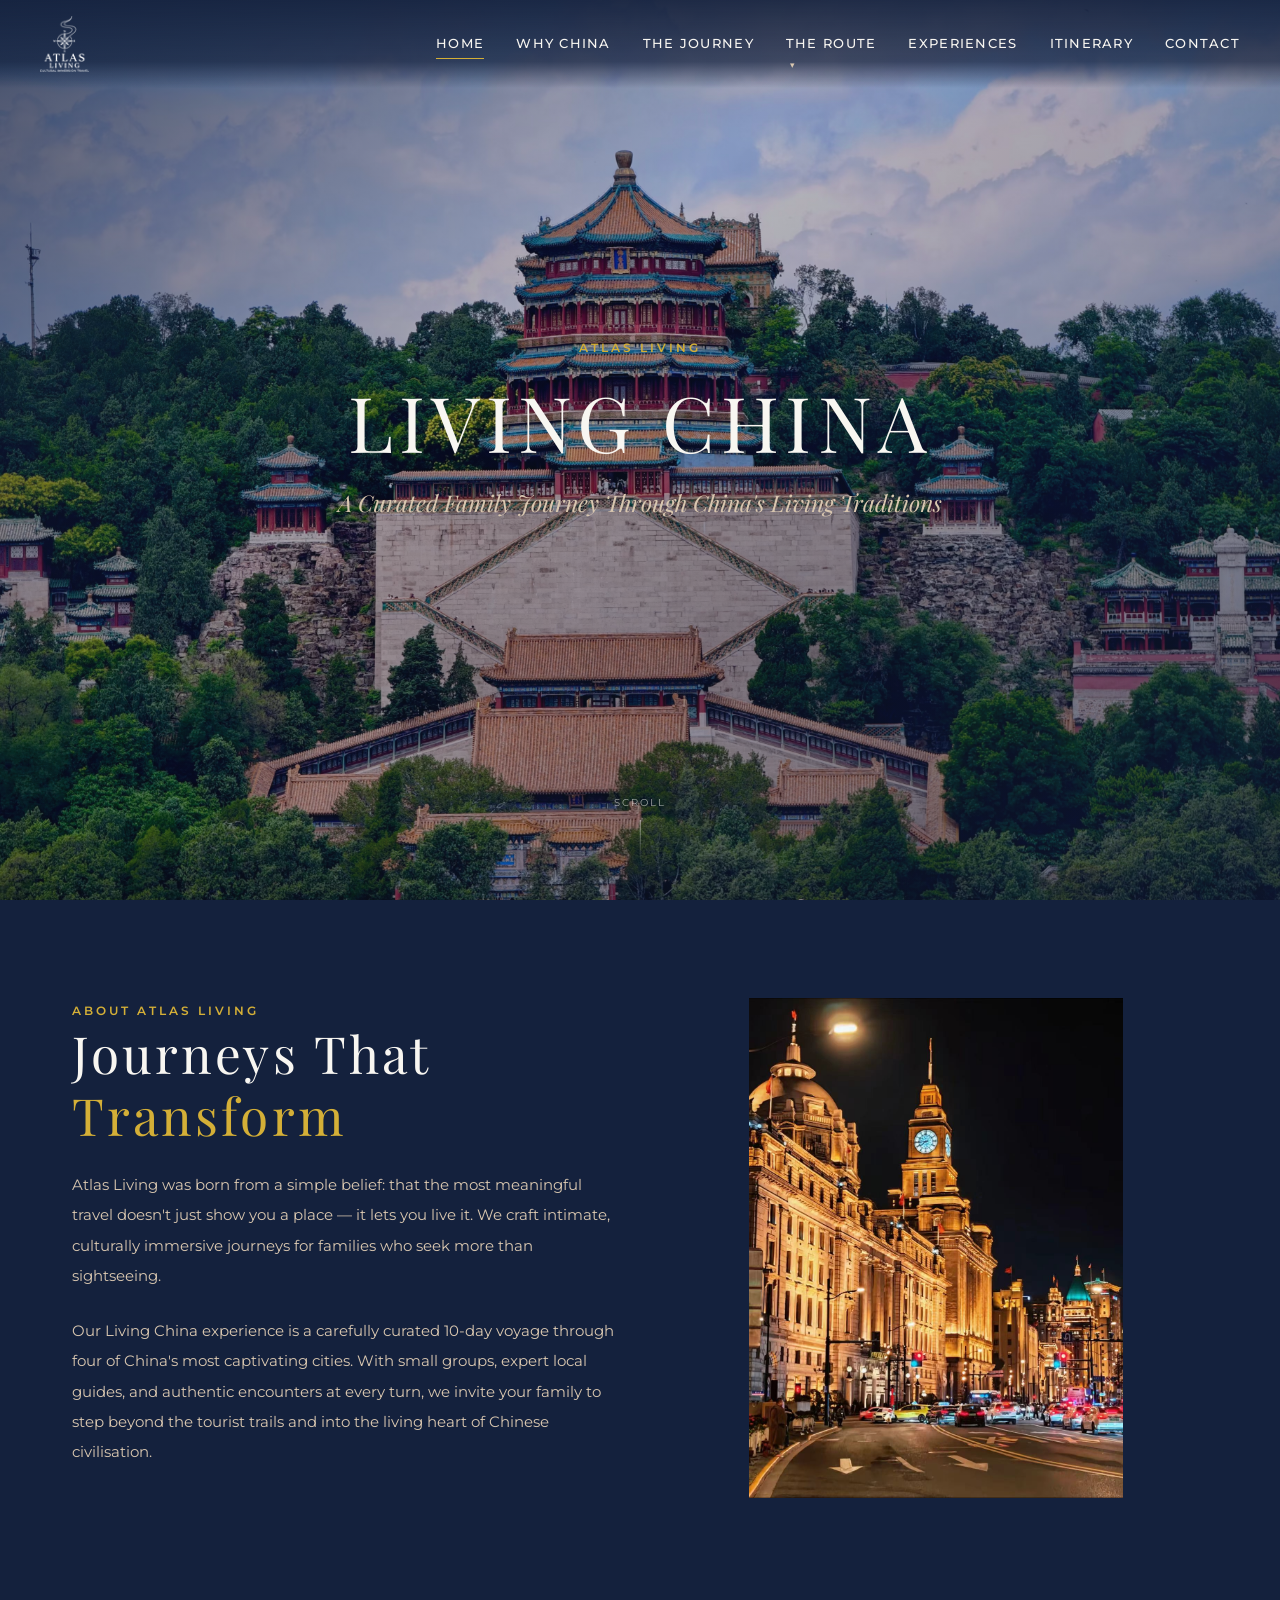
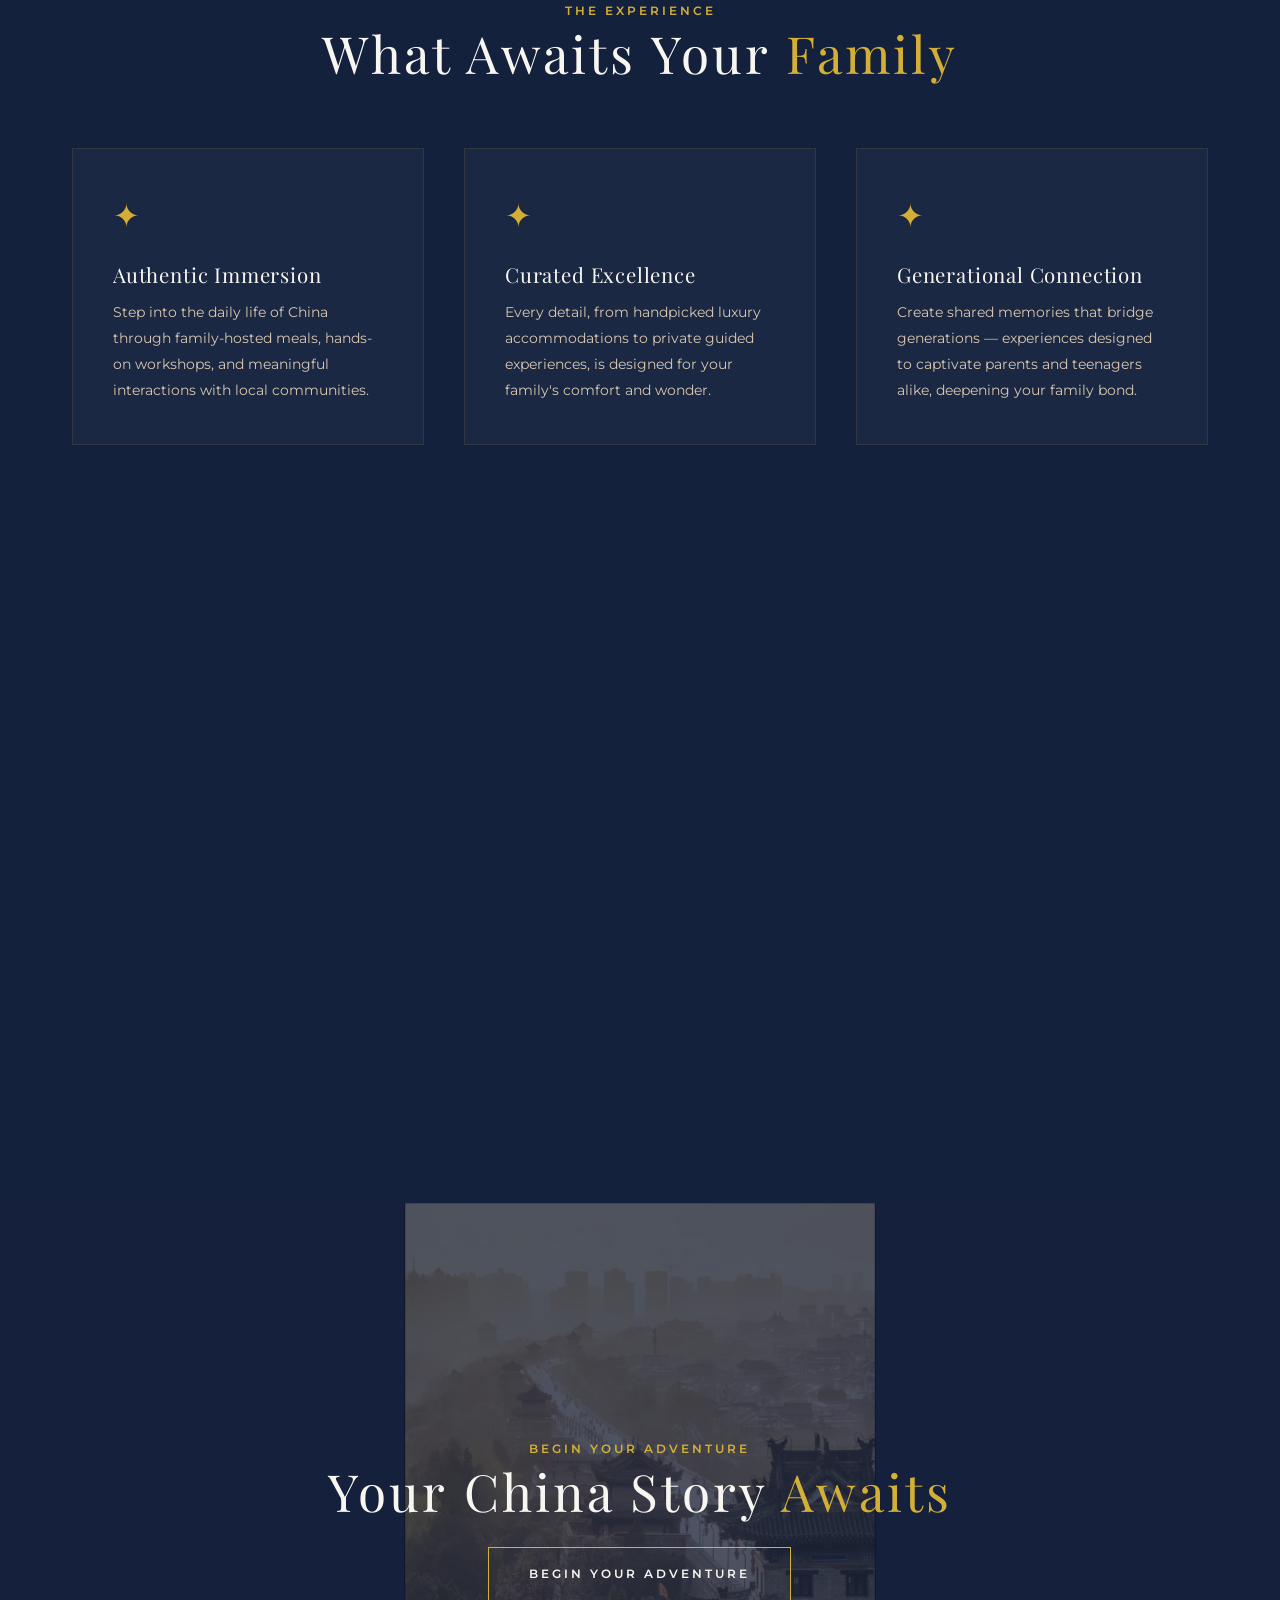
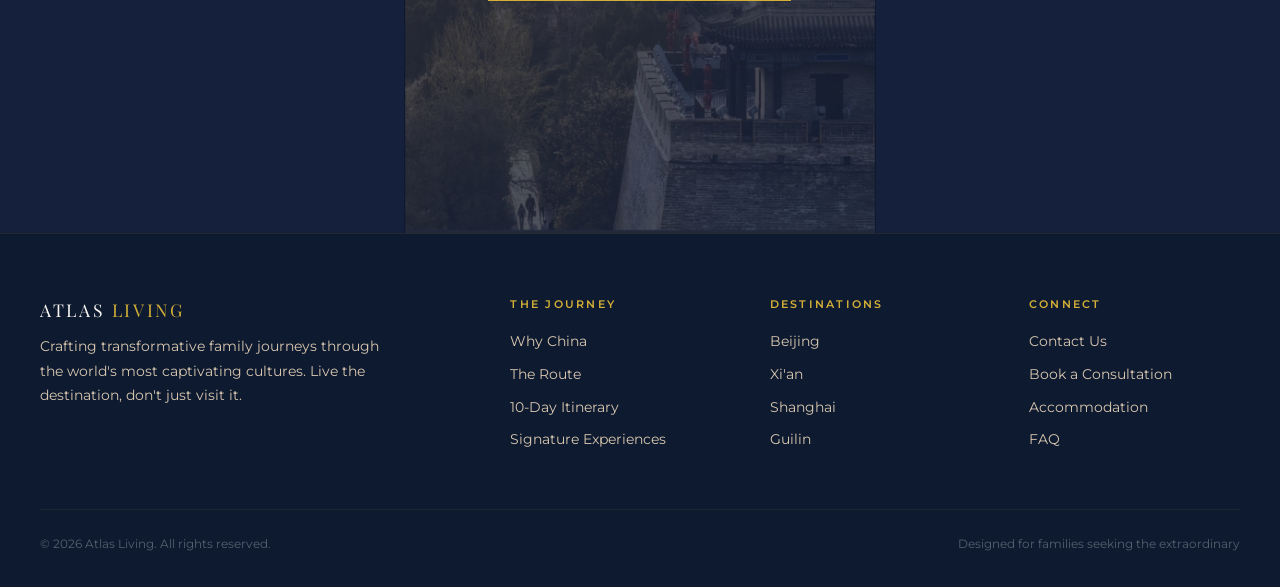
==== index.html @ db75db1c "Initial commit - Atlas Living China website" ====
<!DOCTYPE html>
<html lang="en">
<head>
  <meta charset="UTF-8">
  <meta name="viewport" content="width=device-width, initial-scale=1.0">
  <title>ATLAS LIVING — Living China | A Curated Family Journey</title>
  <meta name="description" content="A Curated Family Journey Through China's Living Traditions. Experience the authentic soul of China with Atlas Living.">
  <link rel="preconnect" href="https://fonts.googleapis.com">
  <link rel="preconnect" href="https://fonts.gstatic.com" crossorigin>
  <link href="https://fonts.googleapis.com/css2?family=Playfair+Display:ital,wght@0,400;0,500;0,600;1,400;1,500&family=Montserrat:wght@300;400;500;600;700&display=swap" rel="stylesheet">
  <link rel="stylesheet" href="css/style.css">
</head>
<body>

  <!-- ========== HEADER ========== -->
  <header class="site-header">
    <a href="index.html" class="logo">
      <img src="%E6%97%85%E8%A1%8C%E5%9B%BE%E7%89%87/LOGO_white.png" alt="ATLAS LIVING" class="logo-img">
    </a>
    <nav class="nav-links">
      <a href="index.html">Home</a>
      <a href="why-china.html">Why China</a>
      <a href="why-this-journey.html">The Journey</a>
      <div class="nav-dropdown">
      <a href="route.html">The Route</a>
      <div class="nav-dropdown-menu">
        <a href="beijing.html">Beijing</a>
        <a href="xian.html">Xi'an</a>
        <a href="shanghai.html">Shanghai</a>
        <a href="guilin.html">Guilin</a>
      </div>
    </div>
      <a href="experiences.html">Experiences</a>
      <a href="itinerary.html">Itinerary</a>
      <a href="contact.html">Contact</a>
    </nav>
    <div class="hamburger">
      <span></span>
      <span></span>
      <span></span>
    </div>
  </header>

  <!-- ========== MOBILE MENU ========== -->
  <div class="mobile-menu">
    <a href="index.html">Home</a>
    <a href="why-china.html">Why China</a>
    <a href="why-this-journey.html">The Journey</a>
    <a href="route.html">The Route</a>
    <a href="beijing.html">Beijing</a>
    <a href="xian.html">Xi'an</a>
    <a href="shanghai.html">Shanghai</a>
    <a href="guilin.html">Guilin</a>
    <a href="experiences.html">Experiences</a>
    <a href="accommodation.html">Accommodation</a>
    <a href="itinerary.html">Itinerary</a>
    <a href="contact.html">Contact</a>
  </div>

  <!-- ========== HERO ========== -->
  <section class="hero">
    <video autoplay muted loop playsinline class="hero-image" poster="%E6%97%85%E8%A1%8C%E5%9B%BE%E7%89%87/%E5%8C%97%E4%BA%AC%E9%A2%90%E5%92%8C%E5%9B%AD.jpg">
      <source src="%E6%97%85%E8%A1%8C%E5%9B%BE%E7%89%87/hero_bg.mp4" type="video/mp4">
    </video>
    <div class="hero-overlay"></div>
    <div class="hero-content">
      <div class="section-label">ATLAS LIVING</div>
      <h1>LIVING CHINA</h1>
      <p class="subtitle">A Curated Family Journey Through China's Living Traditions</p>
    </div>
    <div class="scroll-indicator">
      <span>Scroll</span>
      <div class="line"></div>
    </div>
  </section>

  <!-- ========== ABOUT SECTION ========== -->
  <section class="section section-dark">
    <div class="container">
      <div class="grid-2" style="align-items: center;">
        <div class="fade-in">
          <span class="section-label">About Atlas Living</span>
          <h2 style="margin-bottom: 1.5rem;">Journeys That <span class="gold-text">Transform</span></h2>
          <p style="color: #D9C7B0; font-size: 0.95rem; line-height: 2; margin-bottom: 1.5rem;">
            Atlas Living was born from a simple belief: that the most meaningful travel doesn't just show you a place — it lets you live it. We craft intimate, culturally immersive journeys for families who seek more than sightseeing.
          </p>
          <p style="color: #D9C7B0; font-size: 0.95rem; line-height: 2; margin-bottom: 2rem;">
            Our Living China experience is a carefully curated 10-day voyage through four of China's most captivating cities. With small groups, expert local guides, and authentic encounters at every turn, we invite your family to step beyond the tourist trails and into the living heart of Chinese civilisation.
          </p>
        </div>
        <div class="fade-in">
          <img src="%E6%97%85%E8%A1%8C%E5%9B%BE%E7%89%87/%E4%B8%8A%E6%B5%B72.jpg" alt="Family exploring China" style="width: 100%; height: 500px; object-fit: contain; object-position: center;">
        </div>
      </div>
    </div>
  </section>

  <!-- ========== HIGHLIGHTS ========== -->
  <section class="section section-dark" style="padding-top: 0;">
    <div class="container">
      <div class="section-header fade-in">
        <span class="section-label">The Experience</span>
        <h2>What Awaits Your <span class="gold-text">Family</span></h2>
      </div>
      <div class="grid-3 stagger-children" style="margin-top: 1rem;">
        <div class="card">
          <div class="card-icon">✦</div>
          <h3>Authentic Immersion</h3>
          <p>Step into the daily life of China through family-hosted meals, hands-on workshops, and meaningful interactions with local communities.</p>
        </div>
        <div class="card">
          <div class="card-icon">✦</div>
          <h3>Curated Excellence</h3>
          <p>Every detail, from handpicked luxury accommodations to private guided experiences, is designed for your family's comfort and wonder.</p>
        </div>
        <div class="card">
          <div class="card-icon">✦</div>
          <h3>Generational Connection</h3>
          <p>Create shared memories that bridge generations — experiences designed to captivate parents and teenagers alike, deepening your family bond.</p>
        </div>
      </div>
    </div>
  </section>

  <section class="section section-dark">
    <div class="container">
      <div class="section-header fade-in">
        <span class="section-label">The Route</span>
        <h2>Four Cities, One <span class="gold-text">Journey</span></h2>
        <p class="section-subtitle">From imperial grandeur to futuristic skylines, from ancient armies to mist-shrouded peaks — discover China through its most iconic cities.</p>
      </div>
      <div class="grid-4 stagger-children" style="margin-top: 2rem;">
        <a href="beijing.html" class="card" style="text-align: center; padding: 3rem 1.5rem;">
          <div style="font-size: 2.5rem; color: #D4AF37; margin-bottom: 1rem;">京</div>
          <h3 style="margin-bottom: 0.3rem;">Beijing</h3>
          <p style="font-style: italic; font-size: 0.85rem;">Where China Remembers</p>
        </a>
        <a href="xian.html" class="card" style="text-align: center; padding: 3rem 1.5rem;">
          <div style="font-size: 2.5rem; color: #D4AF37; margin-bottom: 1rem;">秦</div>
          <h3 style="margin-bottom: 0.3rem;">Xi'an</h3>
          <p style="font-style: italic; font-size: 0.85rem;">Where China Began</p>
        </a>
        <a href="shanghai.html" class="card" style="text-align: center; padding: 3rem 1.5rem;">
          <div style="font-size: 2.5rem; color: #D4AF37; margin-bottom: 1rem;">沪</div>
          <h3 style="margin-bottom: 0.3rem;">Shanghai</h3>
          <p style="font-style: italic; font-size: 0.85rem;">Where China Evolves</p>
        </a>
        <a href="guilin.html" class="card" style="text-align: center; padding: 3rem 1.5rem;">
          <div style="font-size: 2.5rem; color: #D4AF37; margin-bottom: 1rem;">桂</div>
          <h3 style="margin-bottom: 0.3rem;">Guilin</h3>
          <p style="font-style: italic; font-size: 0.85rem;">Where China Inspires</p>
        </a>
      </div>
    </div>
  </section>

  <!-- ========== FINAL CTA ========== -->
  <section class="section" style="padding: 0; position: relative; height: 70vh; min-height: 400px; display: flex; align-items: center; justify-content: center; overflow: hidden;">
    <img src="%E6%97%85%E8%A1%8C%E5%9B%BE%E7%89%87/%E8%A5%BF%E5%AE%891.png" alt="China journey" style="position: absolute; inset: 0; width: 100%; height: 100%; object-fit: contain; object-position: center; z-index: 0;">
    <div style="position: absolute; inset: 0; background: rgba(20, 33, 61, 0.75); z-index: 1;"></div>
    <div style="position: relative; z-index: 2; text-align: center; padding: 2rem;">
      <span class="section-label">Begin Your Adventure</span>
      <h2 style="font-size: clamp(2rem, 4vw, 3.5rem); margin-bottom: 1.5rem;">Your China Story <span class="gold-text">Awaits</span></h2>
      <a href="why-china.html" class="hero-cta">Begin Your Adventure</a>
    </div>
  </section>

  <!-- ========== FOOTER ========== -->
  <footer class="site-footer">
    <div class="footer-grid">
      <div class="footer-brand">
        <a href="index.html" class="logo">
          ATLAS <span>LIVING</span>
        </a>
        <p>Crafting transformative family journeys through the world's most captivating cultures. Live the destination, don't just visit it.</p>
      </div>
      <div class="footer-col">
        <h4>The Journey</h4>
        <a href="why-china.html">Why China</a>
        <a href="route.html">The Route</a>
        <a href="itinerary.html">10-Day Itinerary</a>
        <a href="experiences.html">Signature Experiences</a>
      </div>
      <div class="footer-col">
        <h4>Destinations</h4>
        <a href="beijing.html">Beijing</a>
        <a href="xian.html">Xi'an</a>
        <a href="shanghai.html">Shanghai</a>
        <a href="guilin.html">Guilin</a>
      </div>
      <div class="footer-col">
        <h4>Connect</h4>
        <a href="contact.html">Contact Us</a>
        <a href="contact.html">Book a Consultation</a>
        <a href="accommodation.html">Accommodation</a>
        <a href="contact.html">FAQ</a>
      </div>
    </div>
    <div class="footer-bottom">
      <span>&copy; 2026 Atlas Living. All rights reserved.</span>
      <span>Designed for families seeking the extraordinary</span>
    </div>
  </footer>

  <script src="js/script.js"></script>
</body>
</html>
---- css/style.css ----
/* ============================================================
   ATLAS LIVING — LIVING CHINA
   Luxury Cultural Immersion Travel
   ============================================================
   Color Palette:
     Midnight Navy    #14213D
     Champagne Gold   #D4AF37
     Ivory White      #F8F6F1
     Warm Stone Beige #D9C7B0
   Typography:
     Headings: Playfair Display
     Body:     Montserrat
   ============================================================ */

/* ----- RESET & BASE ----- */
*,
*::before,
*::after {
  margin: 0;
  padding: 0;
  box-sizing: border-box;
}

html {
  scroll-behavior: smooth;
  font-size: 16px;
}

body {
  font-family: 'Montserrat', sans-serif;
  color: #F8F6F1;
  background-color: #14213D;
  line-height: 1.7;
  -webkit-font-smoothing: antialiased;
  -moz-osx-font-smoothing: grayscale;
  overflow-x: hidden;
}

img {
  max-width: 100%;
  height: auto;
  display: block;
  object-fit: contain;
}

a {
  text-decoration: none;
  color: inherit;
  transition: color 0.3s ease;
}

ul {
  list-style: none;
}

/* ----- TYPOGRAPHY ----- */
h1, h2, h3, h4, h5, h6 {
  font-family: 'Playfair Display', serif;
  font-weight: 400;
  line-height: 1.2;
  color: #F8F6F1;
}

h1 { font-size: clamp(2.8rem, 6vw, 5.5rem); letter-spacing: 0.08em; }
h2 { font-size: clamp(2rem, 4vw, 3.5rem); letter-spacing: 0.06em; }
h3 { font-size: clamp(1.4rem, 2.5vw, 2.2rem); letter-spacing: 0.04em; }
h4 { font-size: clamp(1.1rem, 1.8vw, 1.6rem); letter-spacing: 0.03em; }

.section-label {
  font-family: 'Montserrat', sans-serif;
  font-size: 0.75rem;
  font-weight: 600;
  letter-spacing: 0.25em;
  text-transform: uppercase;
  color: #D4AF37;
  margin-bottom: 1rem;
}

.gold-text {
  color: #D4AF37;
}

.section-subtitle {
  font-family: 'Playfair Display', serif;
  font-size: clamp(1.1rem, 1.5vw, 1.4rem);
  color: #D9C7B0;
  font-style: italic;
  max-width: 650px;
}

/* ----- LAYOUT ----- */
.container {
  max-width: 1280px;
  margin: 0 auto;
  padding: 0 2rem;
}

.page-wrapper {
  min-height: 100vh;
  display: flex;
  flex-direction: column;
}

/* ============================================================
   HEADER / NAVIGATION
   ============================================================ */
.site-header {
  position: fixed;
  top: 0;
  left: 0;
  right: 0;
  z-index: 1000;
  padding: 1rem 2.5rem;
  display: flex;
  align-items: center;
  justify-content: space-between;
  transition: background 0.4s ease, padding 0.4s ease;
  background: linear-gradient(180deg, rgba(20,33,61,0.92) 0%, rgba(20,33,61,0.7) 70%, transparent 100%);
}

.site-header.scrolled {
  background: rgba(20, 33, 61, 0.97);
  backdrop-filter: blur(12px);
  -webkit-backdrop-filter: blur(12px);
  padding: 0.6rem 2.5rem;
  border-bottom: 1px solid rgba(212, 175, 55, 0.15);
}

.logo {
  font-family: 'Playfair Display', serif;
  font-size: 1.1rem;
  font-weight: 400;
  letter-spacing: 0.15em;
  color: #F8F6F1;
  display: flex;
  align-items: center;
  gap: 14px;
  isolation: isolate;
  line-height: 1;
}

.logo span {
  color: #D4AF37;
}

.logo-text {
  display: flex;
  flex-direction: column;
  line-height: 1;
}

.logo-sub {
  display: block;
  font-family: 'Montserrat', sans-serif;
  font-size: 0.38rem;
  font-weight: 300;
  letter-spacing: 0.35em;
  color: #D9C7B0;
  margin-top: 3px;
}

.logo-img {
  height: 56px;
  width: auto;
  display: block;
  flex-shrink: 0;
  object-fit: contain;
}

/* Nav Links */
.nav-links {
  display: flex;
  align-items: center;
  gap: 2rem;
}

.nav-links a {
  font-family: 'Montserrat', sans-serif;
  font-size: 0.8rem;
  font-weight: 500;
  letter-spacing: 0.1em;
  text-transform: uppercase;
  color: #F8F6F1;
  transition: color 0.3s ease;
  position: relative;
}

.nav-links a::after {
  content: '';
  position: absolute;
  bottom: -4px;
  left: 0;
  width: 0;
  height: 1px;
  background: #D4AF37;
  transition: width 0.3s ease;
}

.nav-links a:hover::after,
.nav-links a.active::after {
  width: 100%;
}

.nav-links a:hover {
  color: #D4AF37;
}

/* Dropdown */
.nav-dropdown {
  position: relative;
  display: inline-flex;
  align-items: center;
}

.nav-dropdown > a {
  cursor: pointer;
}

.nav-dropdown > a::after {
  content: '▾';
  font-size: 0.55rem;
  margin-left: 4px;
  color: #D9C7B0;
  transition: transform 0.3s ease;
}

.nav-dropdown:hover > a::after {
  transform: rotate(180deg);
}

.nav-dropdown-menu {
  position: absolute;
  top: 100%;
  left: 50%;
  transform: translateX(-50%) translateY(8px);
  background: rgba(20, 33, 61, 0.97);
  backdrop-filter: blur(12px);
  border: 1px solid rgba(212, 175, 55, 0.15);
  min-width: 160px;
  padding: 0.5rem 0;
  opacity: 0;
  visibility: hidden;
  transition: all 0.3s ease;
  pointer-events: none;
}

.nav-dropdown:hover .nav-dropdown-menu {
  opacity: 1;
  visibility: visible;
  transform: translateX(-50%) translateY(4px);
  pointer-events: auto;
}

.nav-dropdown-menu a {
  display: block;
  padding: 0.6rem 1.5rem;
  font-size: 0.72rem;
  letter-spacing: 0.08em;
  color: #D9C7B0;
  white-space: nowrap;
  text-transform: none;
}

.nav-dropdown-menu a::after {
  display: none;
}

.nav-dropdown-menu a:hover {
  color: #D4AF37;
  background: rgba(212, 175, 55, 0.06);
}

/* Hamburger */
.hamburger {
  display: none;
  flex-direction: column;
  gap: 5px;
  cursor: pointer;
  padding: 4px;
  z-index: 1001;
}

.hamburger span {
  display: block;
  width: 28px;
  height: 1.5px;
  background: #F8F6F1;
  transition: all 0.3s ease;
}

.hamburger.active span:nth-child(1) {
  transform: rotate(45deg) translate(5px, 5px);
}

.hamburger.active span:nth-child(2) {
  opacity: 0;
}

.hamburger.active span:nth-child(3) {
  transform: rotate(-45deg) translate(5px, -5px);
}

/* Mobile Menu Overlay */
.mobile-menu {
  display: none;
  position: fixed;
  top: 0;
  left: 0;
  width: 100%;
  height: 100vh;
  background: rgba(20, 33, 61, 0.98);
  backdrop-filter: blur(20px);
  z-index: 999;
  flex-direction: column;
  align-items: center;
  justify-content: center;
  gap: 2rem;
  opacity: 0;
  transition: opacity 0.4s ease;
}

.mobile-menu.open {
  display: flex;
  opacity: 1;
}

.mobile-menu a {
  font-family: 'Playfair Display', serif;
  font-size: 1.8rem;
  color: #F8F6F1;
  letter-spacing: 0.08em;
  transition: color 0.3s;
}

.mobile-menu a:hover {
  color: #D4AF37;
}

/* ============================================================
   HERO SECTION
   ============================================================ */
.hero {
  position: relative;
  height: 100vh;
  min-height: 600px;
  display: flex;
  align-items: center;
  justify-content: center;
  overflow: hidden;
  background: #14213D;
}

.hero video.hero-image {
  position: absolute;
  inset: 0;
  width: 100%;
  height: 100%;
  object-fit: cover;
  z-index: 0;
}

.hero-image {
  position: absolute;
  inset: 0;
  width: 100%;
  height: 100%;
  object-fit: contain;
  object-position: center;
  z-index: 0;
}

.hero-overlay {
  position: absolute;
  inset: 0;
  background: linear-gradient(
    135deg,
    rgba(20, 33, 61, 0.75) 0%,
    rgba(20, 33, 61, 0.3) 40%,
    rgba(20, 33, 61, 0.6) 100%
  );
  z-index: 1;
}

.hero-content {
  position: relative;
  z-index: 2;
  text-align: center;
  max-width: 900px;
  padding: 2rem;
}

.hero-content h1 {
  margin-bottom: 1rem;
  animation: fadeInUp 1.2s ease;
}

.hero-content .subtitle {
  font-family: 'Playfair Display', serif;
  font-size: clamp(1rem, 1.8vw, 1.5rem);
  font-style: italic;
  color: #D9C7B0;
  margin-bottom: 2.5rem;
  animation: fadeInUp 1.2s ease 0.2s both;
}

.hero-cta {
  display: inline-block;
  font-family: 'Montserrat', sans-serif;
  font-size: 0.75rem;
  font-weight: 600;
  letter-spacing: 0.25em;
  text-transform: uppercase;
  color: #F8F6F1;
  border: 1.5px solid #D4AF37;
  padding: 1rem 2.5rem;
  transition: all 0.4s ease;
  animation: fadeInUp 1.2s ease 0.4s both;
}

.hero-cta:hover {
  background: #D4AF37;
  color: #14213D;
}

.hero .scroll-indicator {
  position: absolute;
  bottom: 2.5rem;
  left: 50%;
  transform: translateX(-50%);
  z-index: 2;
  display: flex;
  flex-direction: column;
  align-items: center;
  gap: 0.5rem;
  color: #F8F6F1;
  font-size: 0.65rem;
  letter-spacing: 0.2em;
  text-transform: uppercase;
  opacity: 0.6;
  animation: floatDown 2s ease infinite;
}

.scroll-indicator .line {
  width: 1px;
  height: 40px;
  background: linear-gradient(to bottom, #F8F6F1, transparent);
}

/* ============================================================
   PAGE HERO (inner pages)
   ============================================================ */
.page-hero {
  position: relative;
  height: 100vh;
  min-height: 700px;
  display: flex;
  align-items: flex-end;
  overflow: hidden;
  background: #14213D;
}

.page-hero .hero-image {
  position: absolute;
  inset: 0;
  width: 100%;
  height: 100%;
  object-fit: contain;
  object-position: center;
  z-index: 0;
}

.page-hero .hero-overlay {
  position: absolute;
  inset: 0;
  background: linear-gradient(
    to top,
    rgba(20, 33, 61, 0.9) 0%,
    rgba(20, 33, 61, 0.4) 50%,
    rgba(20, 33, 61, 0.1) 100%
  );
  z-index: 1;
}

.page-hero .hero-content {
  position: relative;
  z-index: 2;
  text-align: left;
  padding: 3rem 2.5rem;
  max-width: 900px;
  animation: fadeInUp 1s ease;
}

.page-hero .hero-content h1 {
  font-size: clamp(2.2rem, 4vw, 3.8rem);
  margin-bottom: 0.5rem;
}

.page-hero .hero-content .subtitle {
  font-size: clamp(1rem, 1.5vw, 1.3rem);
  margin-bottom: 0;
}

/* ============================================================
   CONTENT SECTIONS
   ============================================================ */
.section {
  padding: 6rem 2.5rem;
  position: relative;
}

.section-dark {
  background: #14213D;
}

.section-light {
  background: #F8F6F1;
  color: #14213D;
}

.section-light h2,
.section-light h3,
.section-light .section-subtitle {
  color: #14213D;
}

.section-beige {
  background: #D9C7B0;
  color: #14213D;
}

.section-beige h2,
.section-beige h3 {
  color: #14213D;
}

.section-header {
  text-align: center;
  max-width: 750px;
  margin: 0 auto 4rem;
}

.section-header h2 {
  margin-bottom: 1rem;
}

/* ----- FULL WIDTH IMAGE ----- */
.full-image {
  width: 100%;
  height: 80vh;
  min-height: 600px;
  object-fit: contain;
  object-position: center;
  background: #14213D;
}

/* ----- GRID LAYOUTS ----- */
.grid-2 {
  display: grid;
  grid-template-columns: 1fr 1fr;
  gap: 3rem;
}

.grid-3 {
  display: grid;
  grid-template-columns: 1fr 1fr 1fr;
  gap: 2.5rem;
}

.grid-4 {
  display: grid;
  grid-template-columns: repeat(4, 1fr);
  gap: 2rem;
}

/* ----- CARDS ----- */
.card {
  background: rgba(255, 255, 255, 0.03);
  border: 1px solid rgba(212, 175, 55, 0.12);
  padding: 2.5rem;
  transition: all 0.4s ease;
  position: relative;
  overflow: hidden;
}

.card::before {
  content: '';
  position: absolute;
  top: 0;
  left: 0;
  width: 100%;
  height: 3px;
  background: linear-gradient(90deg, transparent, #D4AF37, transparent);
  transform: scaleX(0);
  transition: transform 0.4s ease;
}

.card:hover::before {
  transform: scaleX(1);
}

.card:hover {
  border-color: rgba(212, 175, 55, 0.3);
  transform: translateY(-4px);
}

.card-light {
  background: #F8F6F1;
  color: #14213D;
  border: 1px solid rgba(20, 33, 61, 0.08);
}

.card-light h3,
.card-light h4 {
  color: #14213D;
}

.card-light:hover {
  border-color: #D4AF37;
}

.card-icon {
  font-size: 2rem;
  margin-bottom: 1.2rem;
  color: #D4AF37;
}

.card h3 {
  margin-bottom: 0.8rem;
  font-size: clamp(1.1rem, 1.6vw, 1.4rem);
}

.card p {
  font-size: 0.9rem;
  color: #D9C7B0;
  line-height: 1.8;
}

.card-light p {
  color: #666;
}

/* ----- FEATURE LIST ----- */
.feature-list {
  display: flex;
  flex-direction: column;
  gap: 1.2rem;
}

.feature-item {
  display: flex;
  align-items: flex-start;
  gap: 1rem;
}

.feature-item .marker {
  width: 6px;
  height: 6px;
  background: #D4AF37;
  border-radius: 50%;
  margin-top: 0.6rem;
  flex-shrink: 0;
}

.feature-item h4 {
  font-size: 1rem;
  margin-bottom: 0.2rem;
}

.feature-item p {
  font-size: 0.85rem;
  color: #D9C7B0;
}

/* ============================================================
   ROUTE MAP
   ============================================================ */


/* ============================================================
   ITINERARY TIMELINE
   ============================================================ */
.timeline {
  position: relative;
  max-width: 900px;
  margin: 0 auto;
  padding: 2rem 0;
}

.timeline::before {
  content: '';
  position: absolute;
  left: 2rem;
  top: 0;
  bottom: 0;
  width: 1px;
  background: rgba(212, 175, 55, 0.3);
}

.timeline-item {
  position: relative;
  padding-left: 5rem;
  padding-bottom: 3rem;
}

.timeline-item:last-child {
  padding-bottom: 0;
}

.timeline-marker {
  position: absolute;
  left: 1.6rem;
  top: 0.3rem;
  width: 12px;
  height: 12px;
  background: #D4AF37;
  border-radius: 50%;
  border: 3px solid #14213D;
  box-shadow: 0 0 0 2px #D4AF37;
}

.timeline-item .day-tag {
  font-family: 'Montserrat', sans-serif;
  font-size: 0.7rem;
  font-weight: 600;
  letter-spacing: 0.15em;
  text-transform: uppercase;
  color: #D4AF37;
  margin-bottom: 0.3rem;
}

.timeline-item h3 {
  font-size: 1.3rem;
  margin-bottom: 0.5rem;
}

.timeline-item .city-tag {
  display: inline-block;
  font-family: 'Montserrat', sans-serif;
  font-size: 0.65rem;
  font-weight: 500;
  letter-spacing: 0.1em;
  text-transform: uppercase;
  padding: 0.2rem 0.8rem;
  border: 1px solid rgba(212, 175, 55, 0.3);
  color: #D4AF37;
  margin-bottom: 0.8rem;
}

.timeline-item p {
  font-size: 0.9rem;
  color: #D9C7B0;
  line-height: 1.8;
}

/* ============================================================
   EXPERIENCE CARDS (Image + Text)
   ============================================================ */
.experience-card {
  display: grid;
  grid-template-columns: 1fr 1fr;
  gap: 0;
  margin-bottom: 4rem;
  background: rgba(255, 255, 255, 0.02);
  border: 1px solid rgba(212, 175, 55, 0.1);
}

.experience-card:last-child {
  margin-bottom: 0;
}

.experience-card .exp-image {
  width: 100%;
  height: 100%;
  min-height: 350px;
  object-fit: contain;
  object-position: center;
}

.experience-card .exp-content {
  padding: 3rem;
  display: flex;
  flex-direction: column;
  justify-content: center;
}

.experience-card .exp-content h3 {
  margin-bottom: 0.5rem;
}

.experience-card .exp-content .exp-tag {
  font-family: 'Montserrat', sans-serif;
  font-size: 0.65rem;
  font-weight: 500;
  letter-spacing: 0.15em;
  text-transform: uppercase;
  color: #D4AF37;
  margin-bottom: 0.8rem;
}

.experience-card .exp-content p {
  font-size: 0.9rem;
  color: #D9C7B0;
  line-height: 1.8;
}

.experience-card:nth-child(even) .exp-image {
  order: 1;
}

.experience-card:nth-child(even) .exp-content {
  order: 0;
}

/* Light version */
.experience-card-light {
  background: #F8F6F1;
  border-color: rgba(20, 33, 61, 0.08);
}

.experience-card-light .exp-content p {
  color: #555;
}

.experience-card-light .exp-content h3 {
  color: #14213D;
}

/* ============================================================
   ACCOMMODATION
   ============================================================ */
.accommodation-grid {
  display: grid;
  grid-template-columns: repeat(2, 1fr);
  gap: 2rem;
}

.accommodation-card {
  position: relative;
  overflow: hidden;
  cursor: pointer;
}

.accommodation-card .acc-image {
  width: 100%;
  height: 500px;
  object-fit: contain;
  object-position: center;
  transition: transform 0.6s ease;
}

.accommodation-card:hover .acc-image {
  transform: scale(1.05);
}

.accommodation-card .acc-overlay {
  position: absolute;
  bottom: 0;
  left: 0;
  right: 0;
  padding: 2rem;
  background: linear-gradient(to top, rgba(20, 33, 61, 0.9), transparent);
}

.accommodation-card .acc-overlay h3 {
  font-size: 1.2rem;
  margin-bottom: 0.3rem;
}

.accommodation-card .acc-overlay .acc-location {
  font-size: 0.8rem;
  color: #D4AF37;
  font-family: 'Montserrat', sans-serif;
  letter-spacing: 0.08em;
}

.accommodation-card .acc-details {
  position: absolute;
  bottom: 0;
  left: 0;
  right: 0;
  padding: 2rem;
  background: rgba(20, 33, 61, 0.95);
  transform: translateY(100%);
  transition: transform 0.4s ease;
}

.accommodation-card:hover .acc-details {
  transform: translateY(0);
}

.accommodation-card .acc-details p {
  font-size: 0.85rem;
  color: #D9C7B0;
  line-height: 1.7;
}

.accommodation-card .acc-details .acc-features {
  margin-top: 0.8rem;
  display: flex;
  flex-wrap: wrap;
  gap: 0.5rem;
}

.accommodation-card .acc-details .acc-features span {
  font-size: 0.65rem;
  letter-spacing: 0.08em;
  text-transform: uppercase;
  padding: 0.3rem 0.8rem;
  border: 1px solid rgba(212, 175, 55, 0.3);
  color: #D4AF37;
}

/* ============================================================
   PRACTICAL INFO / CONTACT
   ============================================================ */
.info-grid {
  display: grid;
  grid-template-columns: repeat(3, 1fr);
  gap: 2rem;
}

.info-card {
  padding: 2rem;
  border: 1px solid rgba(212, 175, 55, 0.12);
  background: rgba(255, 255, 255, 0.02);
}

.info-card h4 {
  font-size: 1rem;
  color: #D4AF37;
  margin-bottom: 1rem;
  font-family: 'Montserrat', sans-serif;
  font-weight: 600;
  letter-spacing: 0.08em;
  text-transform: uppercase;
}

.info-card p,
.info-card li {
  font-size: 0.85rem;
  color: #D9C7B0;
  line-height: 1.8;
}

.info-card ul li::before {
  content: '— ';
  color: #D4AF37;
}

/* Contact Form */
.contact-form {
  max-width: 700px;
  margin: 0 auto;
}

.form-group {
  margin-bottom: 1.5rem;
}

.form-group label {
  display: block;
  font-family: 'Montserrat', sans-serif;
  font-size: 0.72rem;
  font-weight: 600;
  letter-spacing: 0.1em;
  text-transform: uppercase;
  color: #D9C7B0;
  margin-bottom: 0.5rem;
}

.form-group input,
.form-group textarea,
.form-group select {
  width: 100%;
  padding: 0.9rem 1.2rem;
  background: rgba(255, 255, 255, 0.04);
  border: 1px solid rgba(212, 175, 55, 0.15);
  color: #F8F6F1;
  font-family: 'Montserrat', sans-serif;
  font-size: 0.9rem;
  transition: all 0.3s ease;
  outline: none;
}

.form-group input:focus,
.form-group textarea:focus,
.form-group select:focus {
  border-color: #D4AF37;
  background: rgba(255, 255, 255, 0.06);
}

.form-group textarea {
  min-height: 140px;
  resize: vertical;
}

.form-group select option {
  background: #14213D;
  color: #F8F6F1;
}

.submit-btn {
  display: inline-block;
  font-family: 'Montserrat', sans-serif;
  font-size: 0.72rem;
  font-weight: 600;
  letter-spacing: 0.25em;
  text-transform: uppercase;
  color: #F8F6F1;
  background: transparent;
  border: 1.5px solid #D4AF37;
  padding: 1rem 3rem;
  cursor: pointer;
  transition: all 0.4s ease;
}

.submit-btn:hover {
  background: #D4AF37;
  color: #14213D;
}

/* Light form */
.form-light input,
.form-light textarea {
  background: rgba(20, 33, 61, 0.03);
  border-color: rgba(20, 33, 61, 0.15);
  color: #14213D;
}

.form-light input:focus,
.form-light textarea:focus {
  border-color: #D4AF37;
  background: rgba(20, 33, 61, 0.05);
}

/* ============================================================
   FAQ
   ============================================================ */
.faq-item {
  border-bottom: 1px solid rgba(212, 175, 55, 0.12);
  padding: 1.2rem 0;
}

.faq-question {
  display: flex;
  justify-content: space-between;
  align-items: center;
  cursor: pointer;
  font-family: 'Playfair Display', serif;
  font-size: 1.05rem;
  color: #F8F6F1;
  transition: color 0.3s;
}

.faq-question:hover {
  color: #D4AF37;
}

.faq-question .faq-toggle {
  font-size: 1.2rem;
  transition: transform 0.3s;
}

.faq-item.open .faq-toggle {
  transform: rotate(45deg);
}

.faq-answer {
  max-height: 0;
  overflow: hidden;
  transition: max-height 0.4s ease, padding 0.4s ease;
  padding: 0 1rem 0 0;
}

.faq-item.open .faq-answer {
  max-height: 300px;
  padding-top: 1rem;
}

.faq-answer p {
  font-size: 0.9rem;
  color: #D9C7B0;
  line-height: 1.8;
}

/* ============================================================
   FOOTER
   ============================================================ */
.site-footer {
  background: #0D1A30;
  padding: 4rem 2.5rem 2rem;
  border-top: 1px solid rgba(212, 175, 55, 0.1);
}

.footer-grid {
  display: grid;
  grid-template-columns: 2fr 1fr 1fr 1fr;
  gap: 3rem;
  max-width: 1280px;
  margin: 0 auto 3rem;
}

.footer-brand .logo {
  margin-bottom: 1rem;
  display: inline-block;
}

.footer-brand p {
  font-size: 0.85rem;
  color: #D9C7B0;
  line-height: 1.8;
  max-width: 350px;
}

.footer-col h4 {
  font-family: 'Montserrat', sans-serif;
  font-size: 0.7rem;
  font-weight: 600;
  letter-spacing: 0.2em;
  text-transform: uppercase;
  color: #D4AF37;
  margin-bottom: 1.2rem;
}

.footer-col a {
  display: block;
  font-size: 0.85rem;
  color: #D9C7B0;
  margin-bottom: 0.6rem;
  transition: color 0.3s;
}

.footer-col a:hover {
  color: #D4AF37;
}

.footer-bottom {
  border-top: 1px solid rgba(212, 175, 55, 0.08);
  padding-top: 1.5rem;
  max-width: 1280px;
  margin: 0 auto;
  display: flex;
  justify-content: space-between;
  align-items: center;
  font-size: 0.75rem;
  color: rgba(255, 255, 255, 0.3);
}

/* ============================================================
   ANIMATIONS
   ============================================================ */
@keyframes fadeInUp {
  from {
    opacity: 0;
    transform: translateY(30px);
  }
  to {
    opacity: 1;
    transform: translateY(0);
  }
}

@keyframes floatDown {
  0%, 100% {
    transform: translateX(-50%) translateY(0);
  }
  50% {
    transform: translateX(-50%) translateY(8px);
  }
}

.fade-in {
  opacity: 0;
  transform: translateY(30px);
  transition: opacity 0.8s ease, transform 0.8s ease;
}

.fade-in.visible {
  opacity: 1;
  transform: translateY(0);
}

/* Scroll-triggered staggered children */
.stagger-children > * {
  opacity: 0;
  transform: translateY(20px);
  transition: opacity 0.6s ease, transform 0.6s ease;
}

.stagger-children.visible > *:nth-child(1) { transition-delay: 0s; }
.stagger-children.visible > *:nth-child(2) { transition-delay: 0.1s; }
.stagger-children.visible > *:nth-child(3) { transition-delay: 0.2s; }
.stagger-children.visible > *:nth-child(4) { transition-delay: 0.3s; }
.stagger-children.visible > *:nth-child(5) { transition-delay: 0.4s; }
.stagger-children.visible > *:nth-child(6) { transition-delay: 0.5s; }

.stagger-children.visible > * {
  opacity: 1;
  transform: translateY(0);
}

/* ============================================================
   RESPONSIVE
   ============================================================ */
@media (max-width: 1024px) {
  .grid-4 { grid-template-columns: repeat(2, 1fr); }
  .footer-grid { grid-template-columns: 1fr 1fr; }
  .info-grid { grid-template-columns: repeat(2, 1fr); }
}

@media (max-width: 768px) {
  .nav-links { display: none; }
  .hamburger { display: flex; }

  .section { padding: 4rem 1.5rem; }

  .grid-2,
  .grid-3,
  .grid-4 { grid-template-columns: 1fr; gap: 2rem; }

  .experience-card {
    grid-template-columns: 1fr;
  }

  .experience-card:nth-child(even) .exp-image { order: 0; }
  .experience-card:nth-child(even) .exp-content { order: 0; }

  .experience-card .exp-image {
    min-height: 250px;
    max-height: 300px;
  }

  .experience-card .exp-content {
    padding: 2rem;
  }

  .accommodation-grid {
    grid-template-columns: 1fr;
  }

  .accommodation-card .acc-image {
    height: 300px;
  }

  .info-grid {
    grid-template-columns: 1fr;
  }

  .footer-grid {
    grid-template-columns: 1fr;
    gap: 2rem;
  }

  .footer-bottom {
    flex-direction: column;
    gap: 0.5rem;
    text-align: center;
  }

  .page-hero {
    height: 50vh;
    min-height: 350px;
  }

  .timeline-item {
    padding-left: 3.5rem;
  }

  .timeline::before {
    left: 1rem;
  }

  .timeline-marker {
    left: 0.6rem;
  }








}

@media (max-width: 480px) {
  .site-header { padding: 1rem 1.2rem; }
  .site-header.scrolled { padding: 0.7rem 1.2rem; }
  .section { padding: 3rem 1.2rem; }
  .page-hero .hero-content { padding: 2rem 1.2rem; }
  .hero-content { padding: 1.5rem; }
}
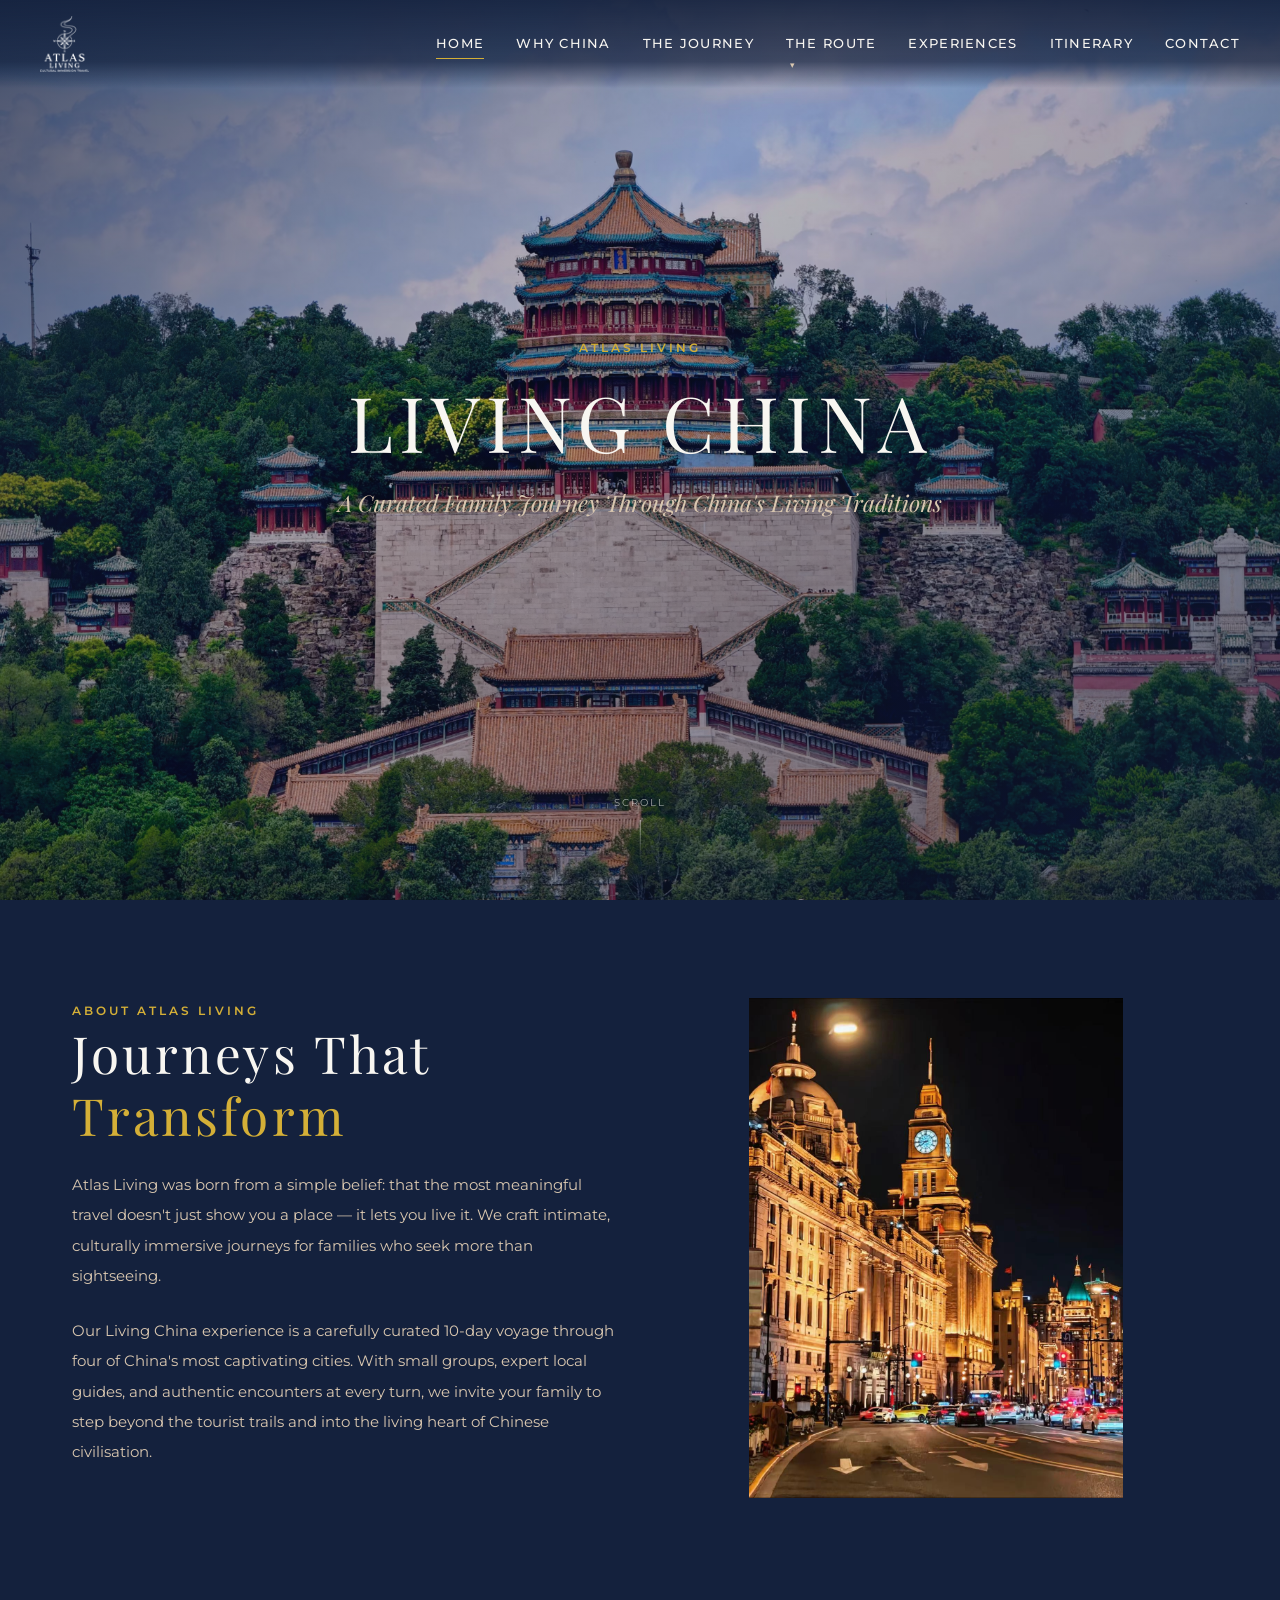
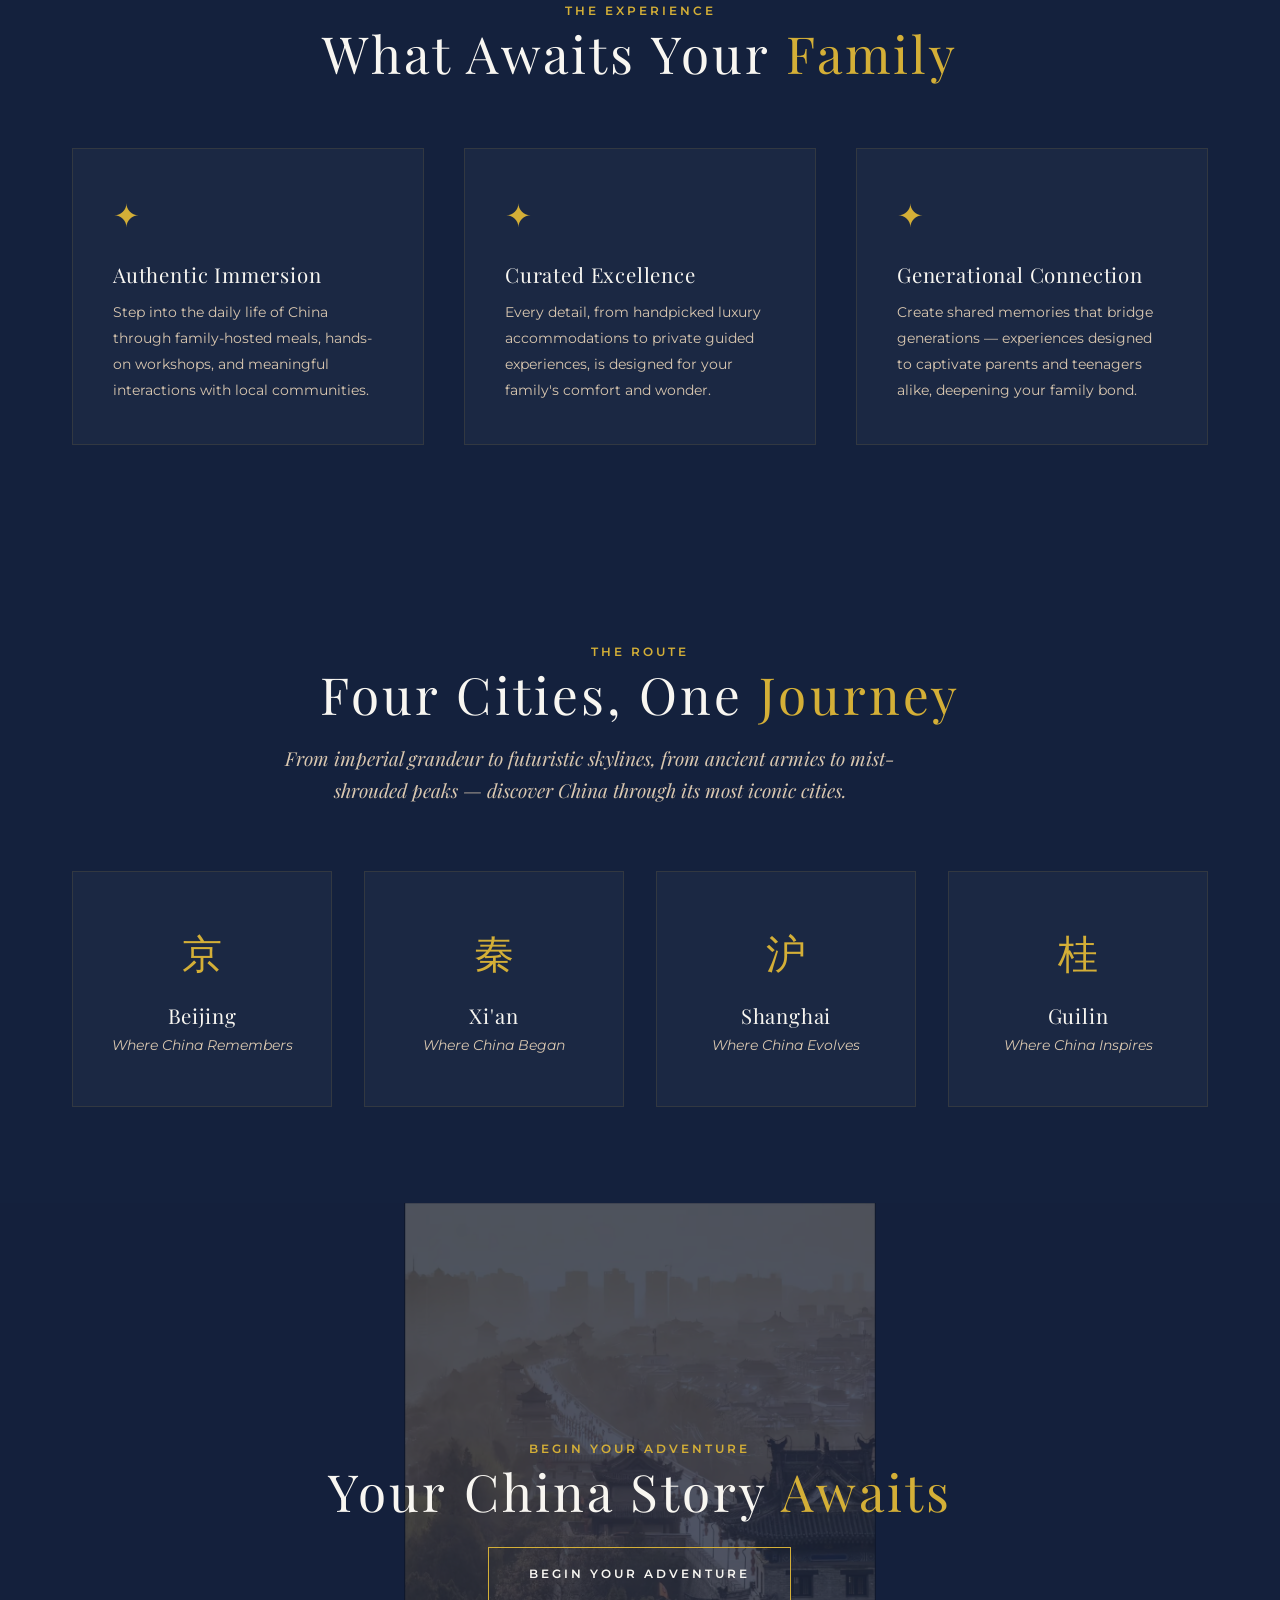
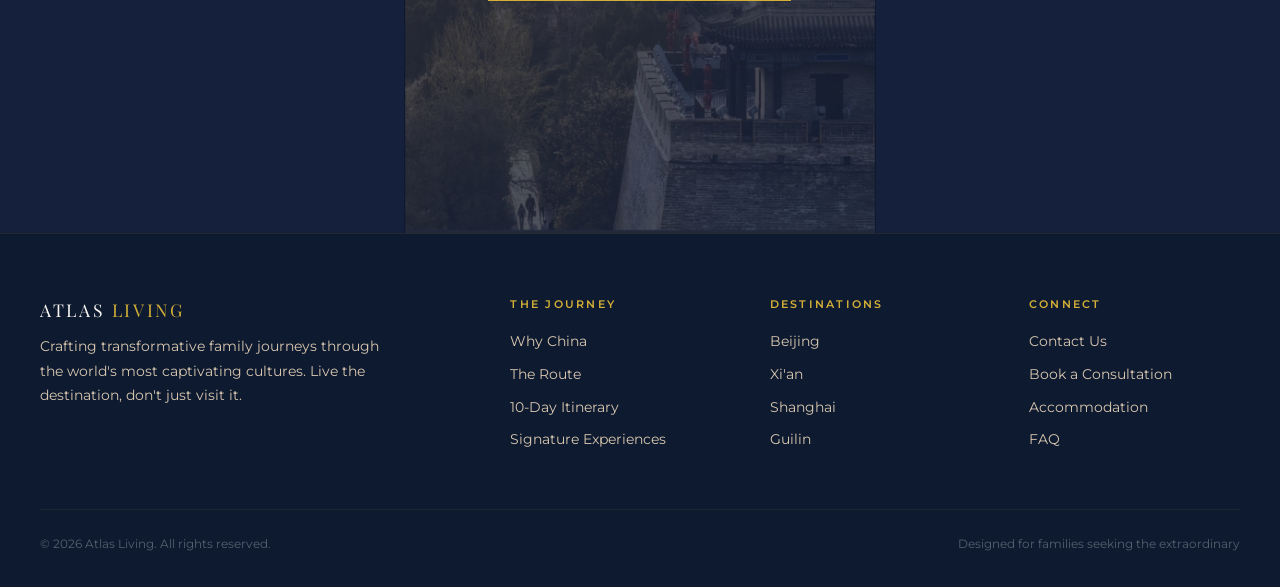
==== commit fcac39ea: "fix: 中文路径改为英文images/，压缩hero视频7.5MB→1.1MB" ====
--- a/index.html
+++ b/index.html
@@ -15,7 +15,7 @@
   <!-- ========== HEADER ========== -->
   <header class="site-header">
     <a href="index.html" class="logo">
-      <img src="%E6%97%85%E8%A1%8C%E5%9B%BE%E7%89%87/LOGO_white.png" alt="ATLAS LIVING" class="logo-img">
+      <img src="images/LOGO_white.png" alt="ATLAS LIVING" class="logo-img">
     </a>
     <nav class="nav-links">
       <a href="index.html">Home</a>
@@ -59,8 +59,8 @@
 
   <!-- ========== HERO ========== -->
   <section class="hero">
-    <video autoplay muted loop playsinline class="hero-image" poster="%E6%97%85%E8%A1%8C%E5%9B%BE%E7%89%87/%E5%8C%97%E4%BA%AC%E9%A2%90%E5%92%8C%E5%9B%AD.jpg">
-      <source src="%E6%97%85%E8%A1%8C%E5%9B%BE%E7%89%87/hero_bg.mp4" type="video/mp4">
+    <video autoplay muted loop playsinline class="hero-image" poster="images/%E5%8C%97%E4%BA%AC%E9%A2%90%E5%92%8C%E5%9B%AD.jpg">
+      <source src="images/hero_bg_compressed.mp4" type="video/mp4">
     </video>
     <div class="hero-overlay"></div>
     <div class="hero-content">
@@ -89,7 +89,7 @@
           </p>
         </div>
         <div class="fade-in">
-          <img src="%E6%97%85%E8%A1%8C%E5%9B%BE%E7%89%87/%E4%B8%8A%E6%B5%B72.jpg" alt="Family exploring China" style="width: 100%; height: 500px; object-fit: contain; object-position: center;">
+          <img src="images/%E4%B8%8A%E6%B5%B72.jpg" alt="Family exploring China" style="width: 100%; height: 500px; object-fit: contain; object-position: center;">
         </div>
       </div>
     </div>
@@ -156,7 +156,7 @@
 
   <!-- ========== FINAL CTA ========== -->
   <section class="section" style="padding: 0; position: relative; height: 70vh; min-height: 400px; display: flex; align-items: center; justify-content: center; overflow: hidden;">
-    <img src="%E6%97%85%E8%A1%8C%E5%9B%BE%E7%89%87/%E8%A5%BF%E5%AE%891.png" alt="China journey" style="position: absolute; inset: 0; width: 100%; height: 100%; object-fit: contain; object-position: center; z-index: 0;">
+    <img src="images/%E8%A5%BF%E5%AE%891.png" alt="China journey" style="position: absolute; inset: 0; width: 100%; height: 100%; object-fit: contain; object-position: center; z-index: 0;">
     <div style="position: absolute; inset: 0; background: rgba(20, 33, 61, 0.75); z-index: 1;"></div>
     <div style="position: relative; z-index: 2; text-align: center; padding: 2rem;">
       <span class="section-label">Begin Your Adventure</span>
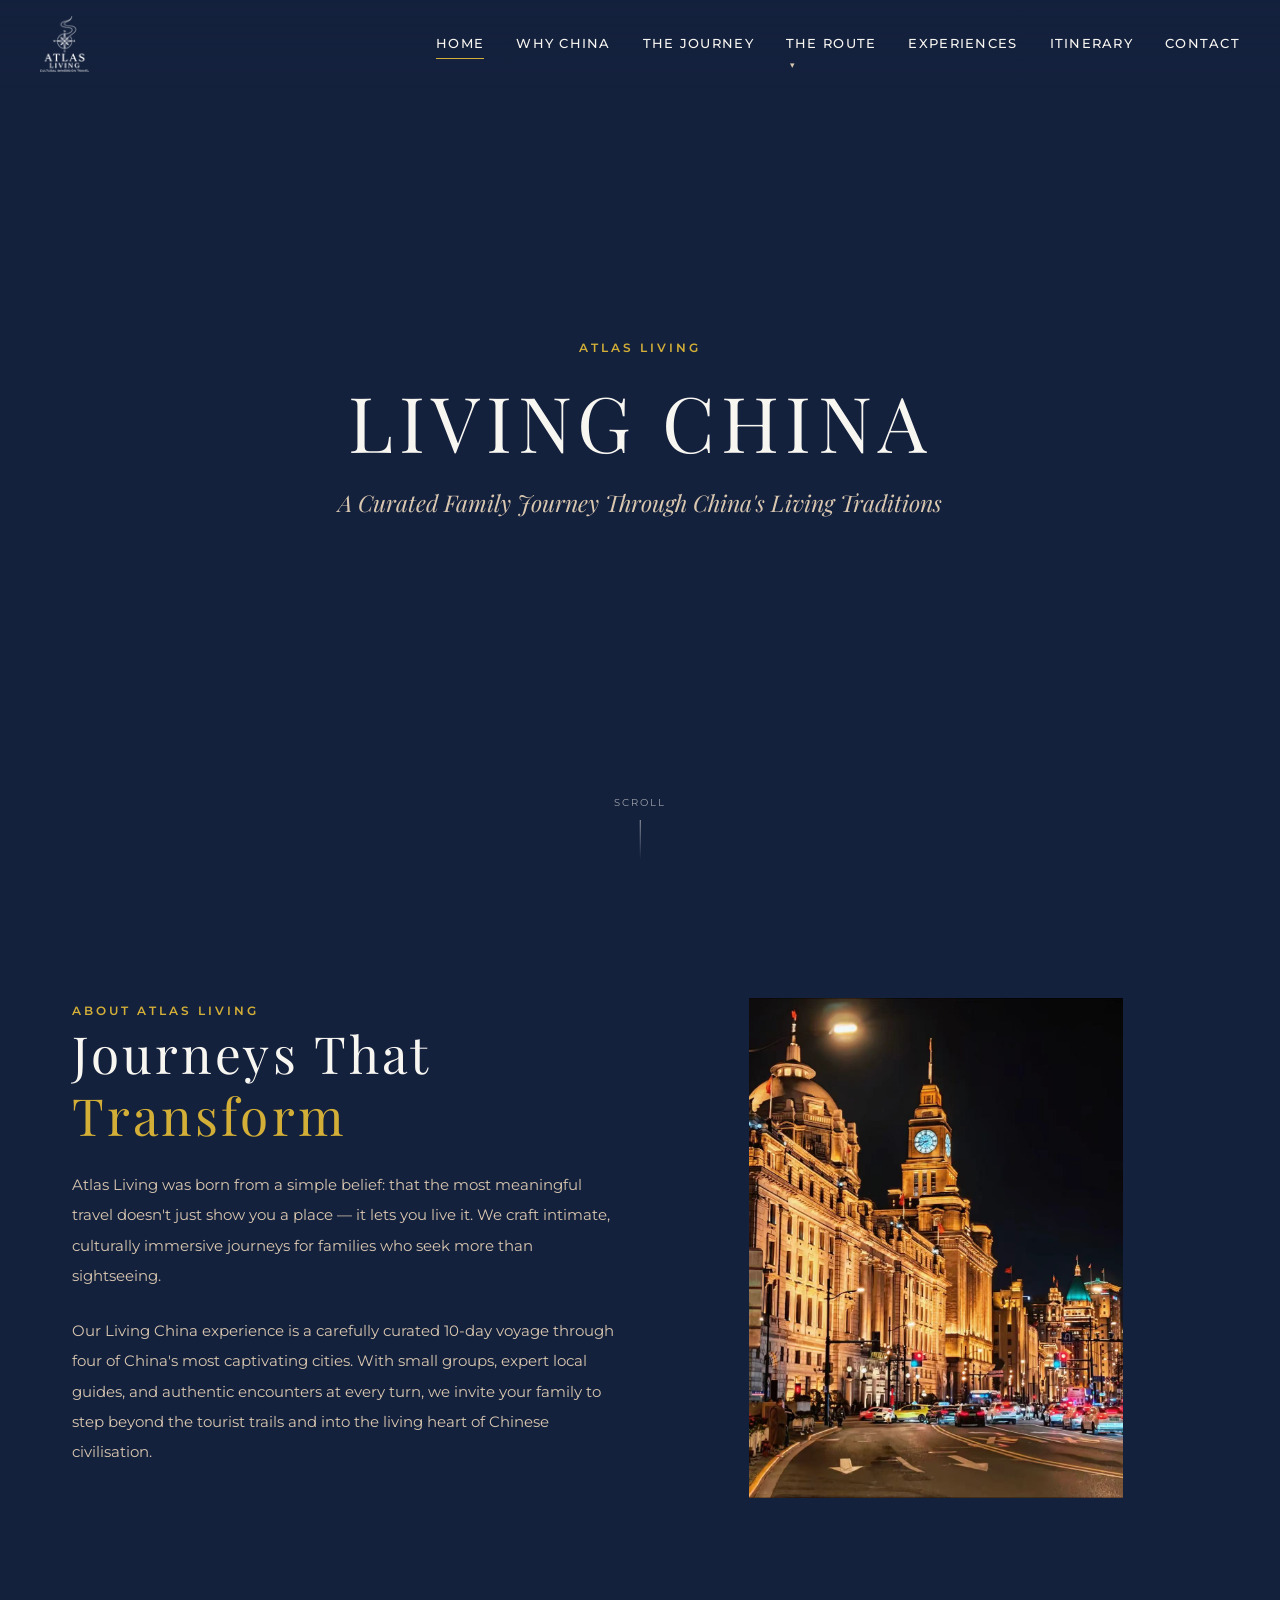
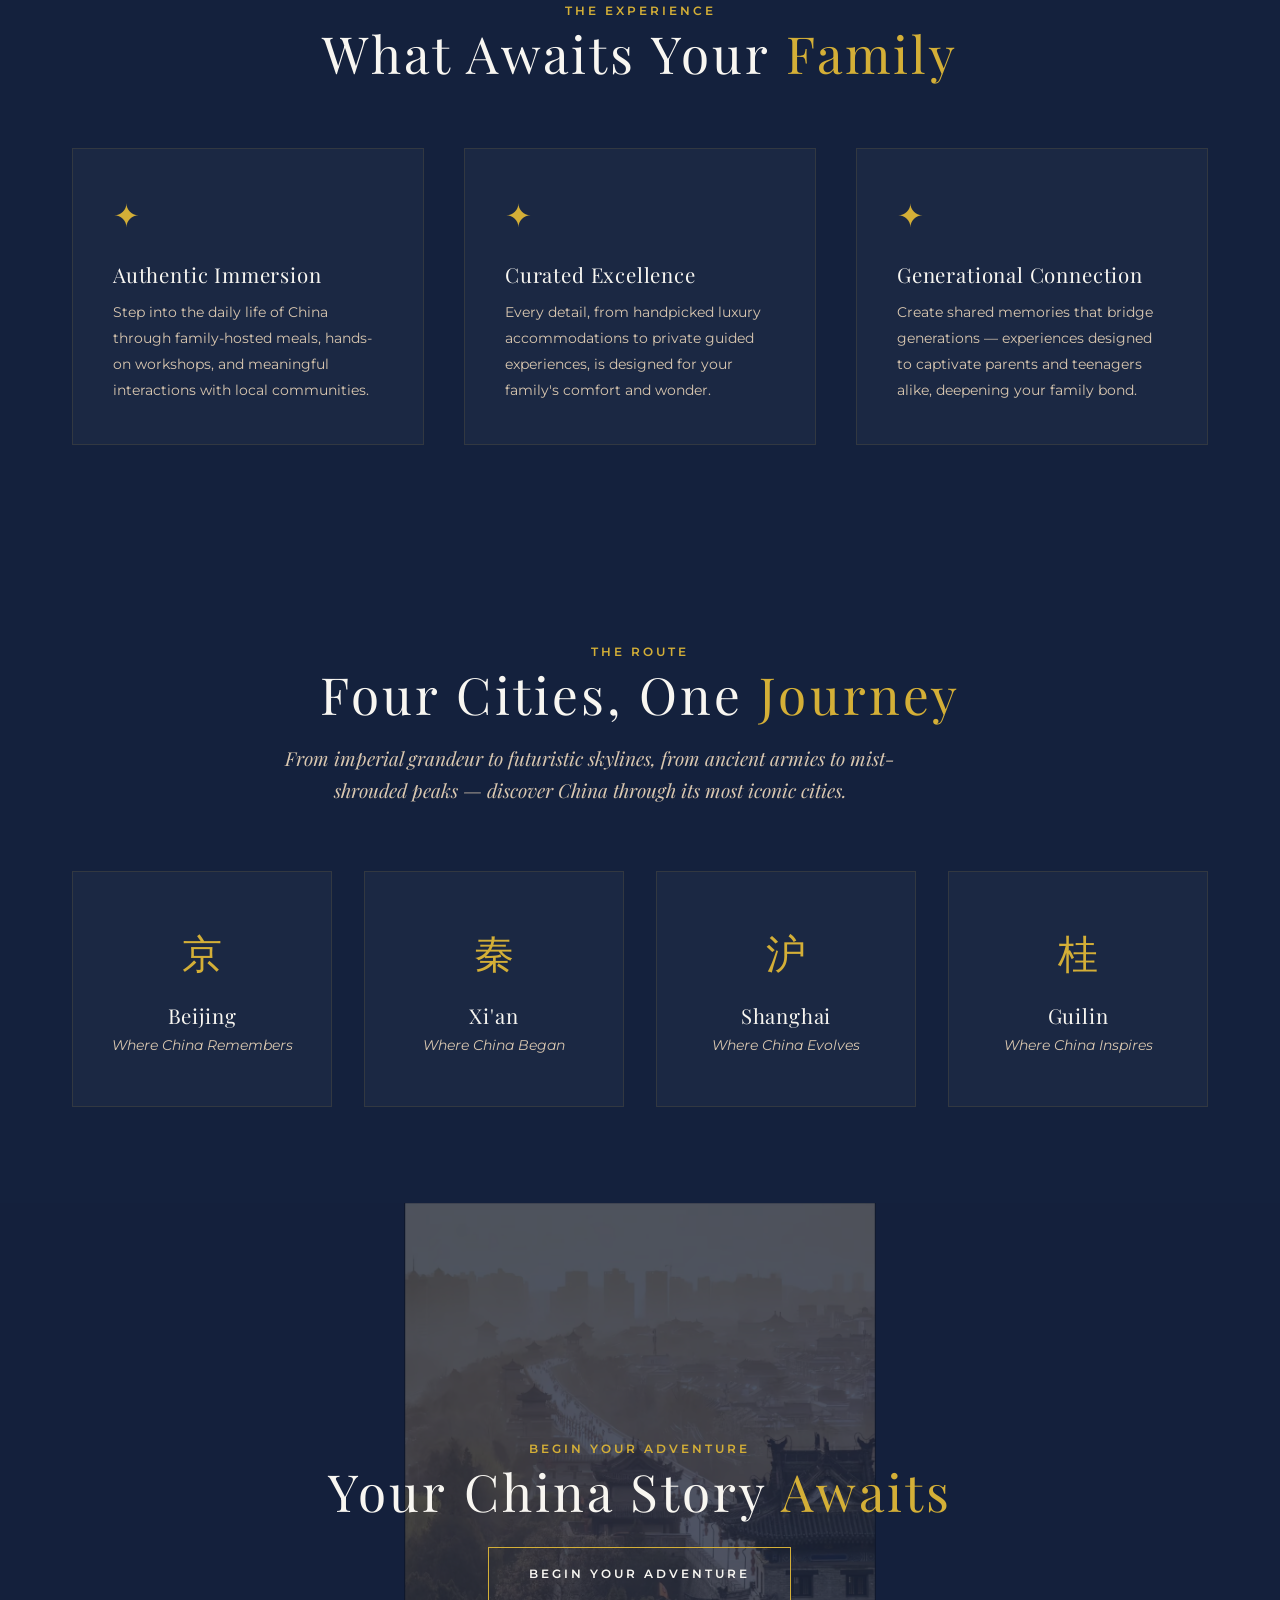
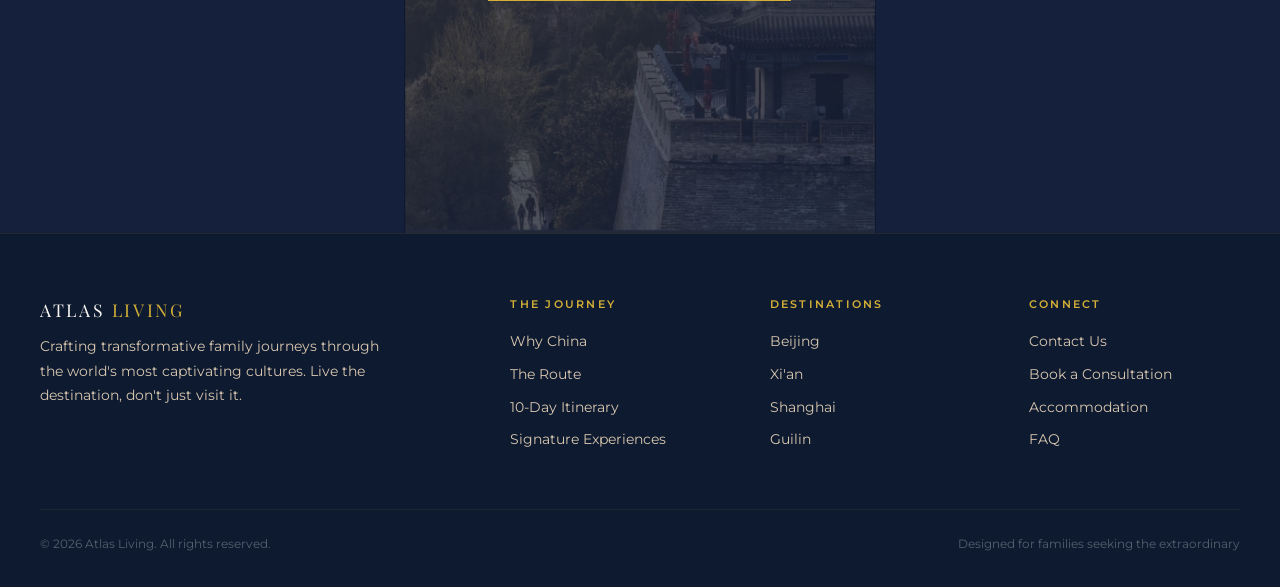
==== commit 557d024c: "feat: 替换itinerary封面为four.jpg，首页去除poster回退图" ====
--- a/index.html
+++ b/index.html
@@ -59,7 +59,7 @@
 
   <!-- ========== HERO ========== -->
   <section class="hero">
-    <video autoplay muted loop playsinline class="hero-image" poster="images/%E5%8C%97%E4%BA%AC%E9%A2%90%E5%92%8C%E5%9B%AD.jpg">
+    <video autoplay muted loop playsinline class="hero-image">
       <source src="images/hero_bg_compressed.mp4" type="video/mp4">
     </video>
     <div class="hero-overlay"></div>
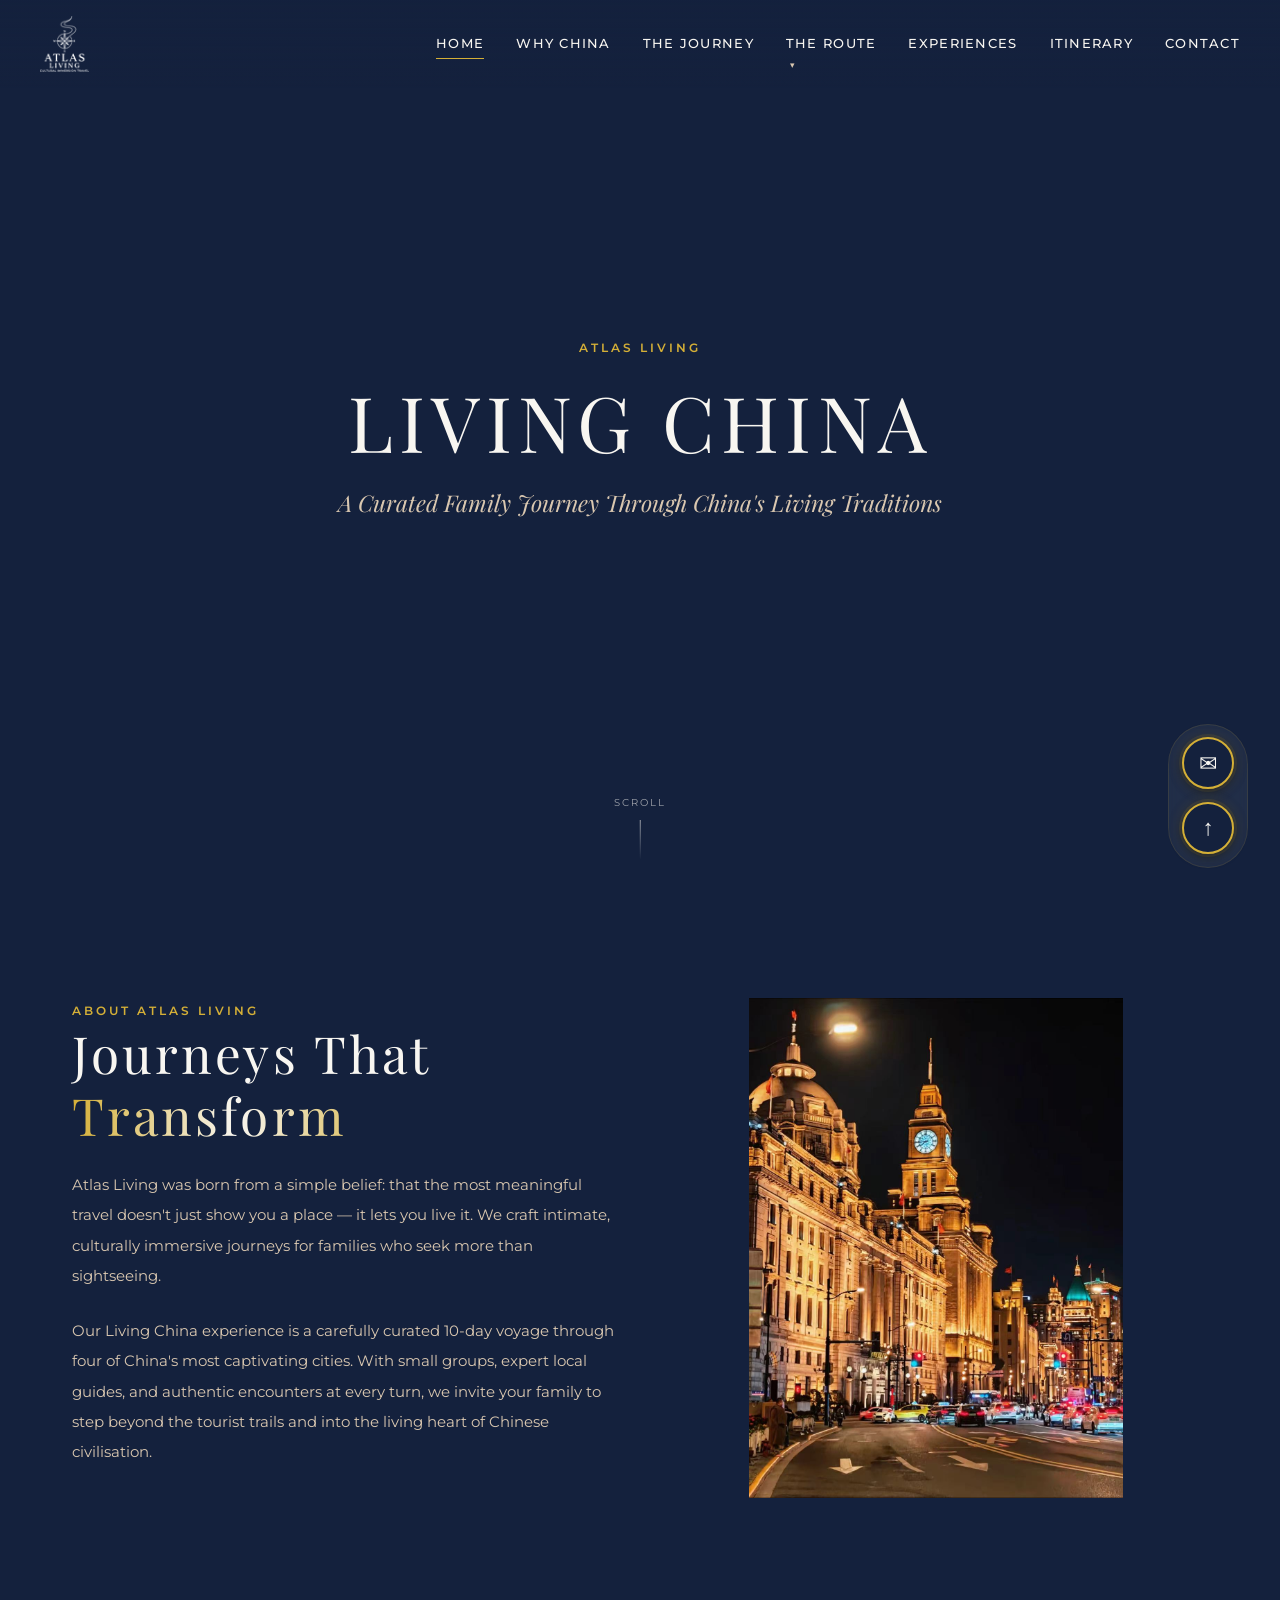
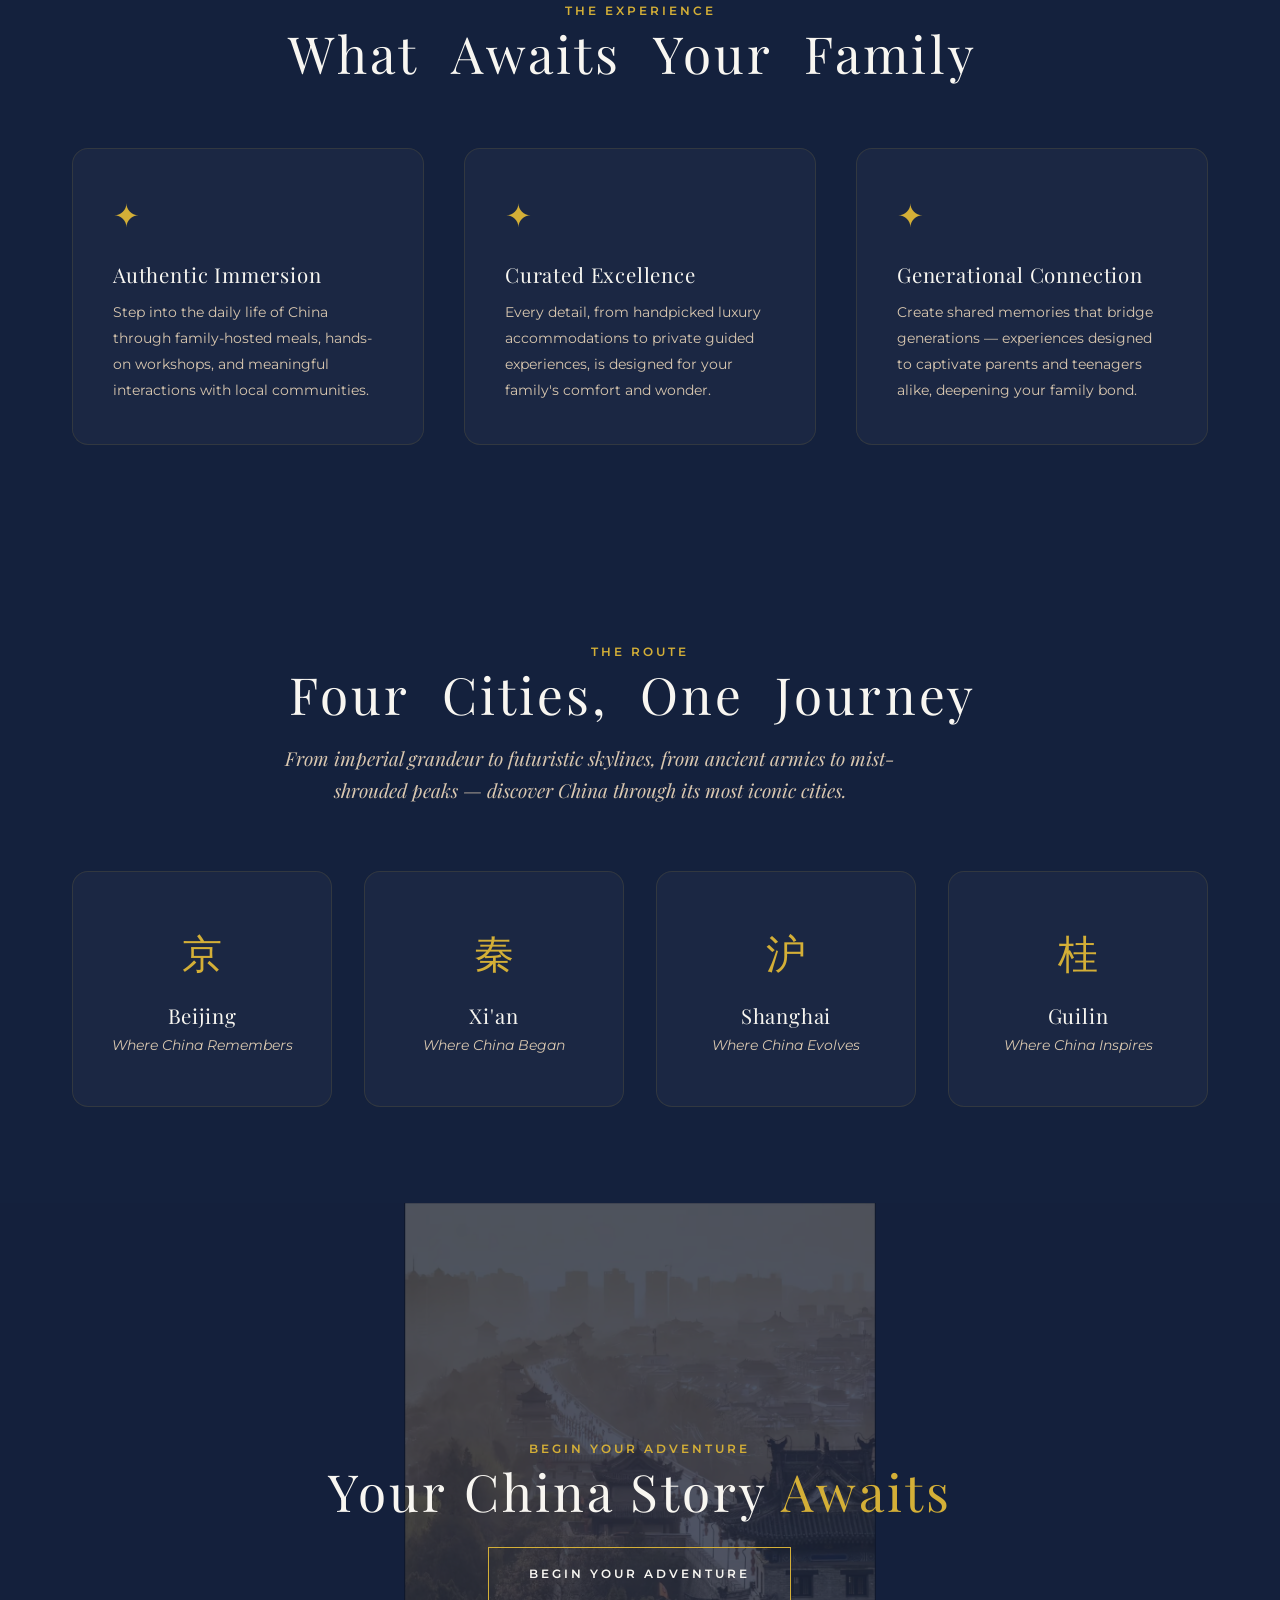
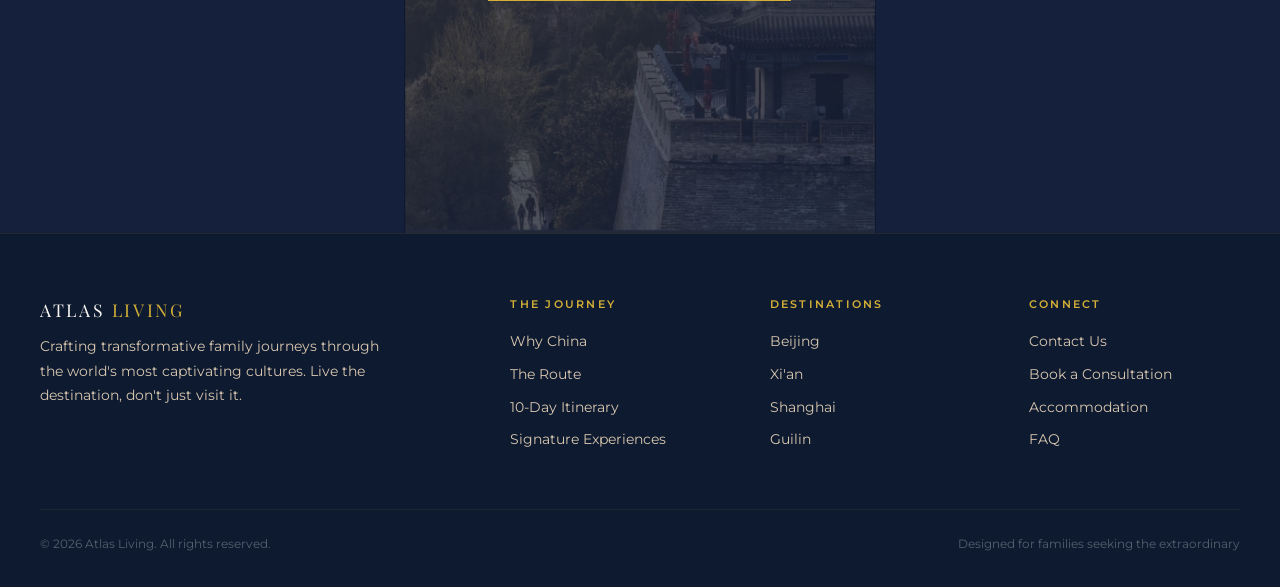
==== commit 9dcdea81: "feat: react-bits animations, interactive map, itinerary day toggle, lightbox, floating buttons, resp" ====
--- a/index.html
+++ b/index.html
@@ -8,7 +8,7 @@
   <link rel="preconnect" href="https://fonts.googleapis.com">
   <link rel="preconnect" href="https://fonts.gstatic.com" crossorigin>
   <link href="https://fonts.googleapis.com/css2?family=Playfair+Display:ital,wght@0,400;0,500;0,600;1,400;1,500&family=Montserrat:wght@300;400;500;600;700&display=swap" rel="stylesheet">
-  <link rel="stylesheet" href="css/style.css">
+  <link rel="stylesheet" href="css/style.css?v=2">
 </head>
 <body>
 
@@ -80,7 +80,7 @@
       <div class="grid-2" style="align-items: center;">
         <div class="fade-in">
           <span class="section-label">About Atlas Living</span>
-          <h2 style="margin-bottom: 1.5rem;">Journeys That <span class="gold-text">Transform</span></h2>
+          <h2 style="margin-bottom: 1.5rem;">Journeys That <span class="gold-text shiny-text shiny-text-slow">Transform</span></h2>
           <p style="color: #D9C7B0; font-size: 0.95rem; line-height: 2; margin-bottom: 1.5rem;">
             Atlas Living was born from a simple belief: that the most meaningful travel doesn't just show you a place — it lets you live it. We craft intimate, culturally immersive journeys for families who seek more than sightseeing.
           </p>
@@ -89,7 +89,7 @@
           </p>
         </div>
         <div class="fade-in">
-          <img src="images/%E4%B8%8A%E6%B5%B72.jpg" alt="Family exploring China" style="width: 100%; height: 500px; object-fit: contain; object-position: center;">
+          <img src="images/%E4%B8%8A%E6%B5%B72.jpg" alt="Family exploring China" style="width: 100%; height: 500px; object-fit: contain; object-position: center;" loading="lazy">
         </div>
       </div>
     </div>
@@ -100,20 +100,20 @@
     <div class="container">
       <div class="section-header fade-in">
         <span class="section-label">The Experience</span>
-        <h2>What Awaits Your <span class="gold-text">Family</span></h2>
+        <h2 class="blur-text">What Awaits Your <span class="gold-text">Family</span></h2>
       </div>
       <div class="grid-3 stagger-children" style="margin-top: 1rem;">
-        <div class="card">
+        <div class="card card-glow card-spotlight">
           <div class="card-icon">✦</div>
           <h3>Authentic Immersion</h3>
           <p>Step into the daily life of China through family-hosted meals, hands-on workshops, and meaningful interactions with local communities.</p>
         </div>
-        <div class="card">
+        <div class="card card-glow card-spotlight">
           <div class="card-icon">✦</div>
           <h3>Curated Excellence</h3>
           <p>Every detail, from handpicked luxury accommodations to private guided experiences, is designed for your family's comfort and wonder.</p>
         </div>
-        <div class="card">
+        <div class="card card-glow card-spotlight">
           <div class="card-icon">✦</div>
           <h3>Generational Connection</h3>
           <p>Create shared memories that bridge generations — experiences designed to captivate parents and teenagers alike, deepening your family bond.</p>
@@ -126,26 +126,26 @@
     <div class="container">
       <div class="section-header fade-in">
         <span class="section-label">The Route</span>
-        <h2>Four Cities, One <span class="gold-text">Journey</span></h2>
+        <h2 class="blur-text">Four Cities, One <span class="gold-text">Journey</span></h2>
         <p class="section-subtitle">From imperial grandeur to futuristic skylines, from ancient armies to mist-shrouded peaks — discover China through its most iconic cities.</p>
       </div>
       <div class="grid-4 stagger-children" style="margin-top: 2rem;">
-        <a href="beijing.html" class="card" style="text-align: center; padding: 3rem 1.5rem;">
+        <a href="beijing.html" class="card card-glow card-spotlight" style="text-align: center; padding: 3rem 1.5rem;">
           <div style="font-size: 2.5rem; color: #D4AF37; margin-bottom: 1rem;">京</div>
           <h3 style="margin-bottom: 0.3rem;">Beijing</h3>
           <p style="font-style: italic; font-size: 0.85rem;">Where China Remembers</p>
         </a>
-        <a href="xian.html" class="card" style="text-align: center; padding: 3rem 1.5rem;">
+        <a href="xian.html" class="card card-glow card-spotlight" style="text-align: center; padding: 3rem 1.5rem;">
           <div style="font-size: 2.5rem; color: #D4AF37; margin-bottom: 1rem;">秦</div>
           <h3 style="margin-bottom: 0.3rem;">Xi'an</h3>
           <p style="font-style: italic; font-size: 0.85rem;">Where China Began</p>
         </a>
-        <a href="shanghai.html" class="card" style="text-align: center; padding: 3rem 1.5rem;">
+        <a href="shanghai.html" class="card card-glow card-spotlight" style="text-align: center; padding: 3rem 1.5rem;">
           <div style="font-size: 2.5rem; color: #D4AF37; margin-bottom: 1rem;">沪</div>
           <h3 style="margin-bottom: 0.3rem;">Shanghai</h3>
           <p style="font-style: italic; font-size: 0.85rem;">Where China Evolves</p>
         </a>
-        <a href="guilin.html" class="card" style="text-align: center; padding: 3rem 1.5rem;">
+        <a href="guilin.html" class="card card-glow card-spotlight" style="text-align: center; padding: 3rem 1.5rem;">
           <div style="font-size: 2.5rem; color: #D4AF37; margin-bottom: 1rem;">桂</div>
           <h3 style="margin-bottom: 0.3rem;">Guilin</h3>
           <p style="font-style: italic; font-size: 0.85rem;">Where China Inspires</p>
@@ -156,7 +156,7 @@
 
   <!-- ========== FINAL CTA ========== -->
   <section class="section" style="padding: 0; position: relative; height: 70vh; min-height: 400px; display: flex; align-items: center; justify-content: center; overflow: hidden;">
-    <img src="images/%E8%A5%BF%E5%AE%891.png" alt="China journey" style="position: absolute; inset: 0; width: 100%; height: 100%; object-fit: contain; object-position: center; z-index: 0;">
+    <img src="images/%E8%A5%BF%E5%AE%891.png" alt="China journey" style="position: absolute; inset: 0; width: 100%; height: 100%; object-fit: contain; object-position: center; z-index: 0;" loading="lazy">
     <div style="position: absolute; inset: 0; background: rgba(20, 33, 61, 0.75); z-index: 1;"></div>
     <div style="position: relative; z-index: 2; text-align: center; padding: 2rem;">
       <span class="section-label">Begin Your Adventure</span>
@@ -202,6 +202,6 @@
     </div>
   </footer>
 
-  <script src="js/script.js"></script>
+  <script src="js/script.js?v=2"></script>
 </body>
 </html>
--- a/css/style.css
+++ b/css/style.css
@@ -364,7 +364,7 @@
   inset: 0;
   width: 100%;
   height: 100%;
-  object-fit: contain;
+  object-fit: cover;
   object-position: center;
   z-index: 0;
 }
@@ -706,6 +706,35 @@
   padding-bottom: 0;
 }
 
+.timeline-day {
+  display: grid;
+  grid-template-columns: 1fr 320px;
+  gap: 2rem;
+  background: rgba(255, 255, 255, 0.02);
+  border: 1px solid rgba(212, 175, 55, 0.08);
+  padding: 1.8rem 2rem;
+  border-radius: 4px;
+  transition: all 0.3s ease;
+  align-items: center;
+}
+
+.timeline-day:hover {
+  border-color: rgba(212, 175, 55, 0.25);
+  background: rgba(255, 255, 255, 0.04);
+}
+
+.timeline-day-content {
+  min-width: 0;
+}
+
+.timeline-day-image {
+  width: 100%;
+  height: 200px;
+  object-fit: cover;
+  border-radius: 4px;
+  display: block;
+}
+
 .timeline-marker {
   position: absolute;
   left: 1.6rem;
@@ -726,6 +755,22 @@
   text-transform: uppercase;
   color: #D4AF37;
   margin-bottom: 0.3rem;
+}
+
+.timeline-item .day-tag .city-tag {
+  display: inline;
+  font-size: inherit;
+  font-weight: inherit;
+  letter-spacing: inherit;
+  text-transform: inherit;
+  padding: 0;
+  border: none;
+  color: #D9C7B0;
+  margin: 0;
+}
+
+.timeline-item .day-tag .city-tag::before {
+  content: '';
 }
 
 .timeline-item h3 {
@@ -1200,6 +1245,449 @@
 }
 
 /* ============================================================
+   🆕 PAGE ENTER ANIMATION
+   ============================================================ */
+.page-enter {
+  opacity: 0;
+  transition: opacity 0.6s ease;
+}
+
+.page-enter.visible {
+  opacity: 1;
+}
+
+/* ============================================================
+   🆕 IMAGE REVEAL ON SCROLL
+   ============================================================ */
+.reveal {
+  opacity: 0;
+  transform: translateY(40px);
+  transition: opacity 0.8s ease, transform 0.8s ease;
+}
+
+.reveal.visible {
+  opacity: 1;
+  transform: translateY(0);
+}
+
+/* ============================================================
+   🆕 CARD GLOW ON HOVER
+   ============================================================ */
+.card-glow {
+  position: relative;
+}
+
+.card-glow::after {
+  content: '';
+  position: absolute;
+  inset: -1px;
+  border-radius: inherit;
+  background: linear-gradient(135deg, transparent 40%, rgba(212, 175, 55, 0.3) 50%, transparent 60%);
+  opacity: 0;
+  transition: opacity 0.5s ease;
+  pointer-events: none;
+  z-index: -1;
+  filter: blur(8px);
+}
+
+.card-glow:hover::after {
+  opacity: 1;
+}
+
+/* ============================================================
+   🆕 COUNTER NUMBER STYLING
+   ============================================================ */
+.counter-num {
+  display: inline-block;
+}
+
+/* ============================================================
+   🆕 PARALLAX SUBTLE ON INNER PAGE HERO
+   ============================================================ */
+.page-hero .hero-image.parallax {
+  will-change: transform;
+}
+
+/* ============================================================
+   🆕 REACT-BITS SPOTLIGHT CARD
+   ============================================================ */
+.card-spotlight {
+  position: relative;
+  border-radius: 1rem;
+  overflow: hidden;
+  --mouse-x: 50%;
+  --mouse-y: 50%;
+  --spotlight-color: rgba(212, 175, 55, 0.5);
+}
+
+.card-spotlight .spotlight-overlay {
+  position: absolute;
+  inset: 0;
+  z-index: 3;
+  pointer-events: none;
+  opacity: 0;
+  transition: opacity 0.3s ease;
+  border-radius: inherit;
+  mix-blend-mode: soft-light;
+}
+
+.card-spotlight.active .spotlight-overlay,
+.card-spotlight:hover .spotlight-overlay {
+  opacity: 1;
+}
+
+.card-spotlight > * {
+  position: relative;
+  z-index: 1;
+}
+
+/* ============================================================
+   🆕 REACT-BITS MAGNET (JS-driven, CSS helpers)
+   ============================================================ */
+.magnet-target {
+  display: inline-block;
+  will-change: transform;
+}
+
+/* ============================================================
+   🆕 REACT-BITS SHINY TEXT
+   ============================================================ */
+.shiny-text {
+  display: inline-block;
+  background: linear-gradient(
+    90deg,
+    #D4AF37 0%,
+    #F8F6F1 30%,
+    #D4AF37 60%,
+    #D4AF37 100%
+  );
+  background-size: 200% auto;
+  -webkit-background-clip: text;
+  background-clip: text;
+  -webkit-text-fill-color: transparent;
+  color: transparent;
+  animation: shimmer 3s ease-in-out infinite;
+}
+
+@keyframes shimmer {
+  0% { background-position: 200% center; }
+  60% { background-position: -50% center; }
+  100% { background-position: -50% center; }
+}
+
+.shiny-text-slow {
+  animation-duration: 5s;
+}
+
+/* ============================================================
+   🆕 REACT-BITS BLUR TEXT (reveal on scroll)
+   ============================================================ */
+.blur-text-word {
+  display: inline-block;
+  opacity: 0;
+  filter: blur(8px);
+  transform: translateY(20px);
+  transition: opacity 0.6s ease, filter 0.6s ease, transform 0.6s ease;
+  margin-right: 0.3em;
+  white-space: nowrap;
+}
+
+.blur-text-word.visible {
+  opacity: 1;
+  filter: blur(0);
+  transform: translateY(0);
+}
+
+/* ============================================================
+   🆕 REACT-BITS BORDER GLOW (simplified)
+   ============================================================ */
+.border-glow-card {
+  position: relative;
+  isolation: isolate;
+  --cursor-angle: 0deg;
+  --edge-proximity: 0;
+  --glow-color-1: #D4AF37;
+  --glow-color-2: #F8F6F1;
+}
+
+.border-glow-card::before {
+  content: '';
+  position: absolute;
+  inset: -1px;
+  border-radius: inherit;
+  background: conic-gradient(
+    from var(--cursor-angle, 0deg) at 50% 50%,
+    transparent 0deg,
+    var(--glow-color-1) 60deg,
+    var(--glow-color-2) 120deg,
+    transparent 180deg,
+    transparent 360deg
+  );
+  opacity: 0;
+  transition: opacity 0.5s ease;
+  pointer-events: none;
+  z-index: 0;
+  mask: radial-gradient(
+    80% 80% at 50% 50%,
+    transparent 60%,
+    black 70%
+  );
+  -webkit-mask: radial-gradient(
+    80% 80% at 50% 50%,
+    transparent 60%,
+    black 70%
+  );
+}
+
+.border-glow-card:hover::before,
+.border-glow-card.sweep-active::before {
+  opacity: 0.6;
+}
+
+.border-glow-card > * {
+  position: relative;
+  z-index: 1;
+}
+
+/* ============================================================
+   🆕 SCROLL PROGRESS BAR
+   ============================================================ */
+.scroll-progress {
+  position: fixed;
+  top: 0;
+  left: 0;
+  width: 0%;
+  height: 2px;
+  background: linear-gradient(90deg, #D4AF37, #F8F6F1);
+  z-index: 9999;
+  transition: width 0.1s ease;
+}
+
+/* ============================================================
+   🆕 FLOATING ACTION BUTTONS
+   ============================================================ */
+.floating-actions {
+  position: fixed;
+  bottom: 2rem;
+  right: 2rem;
+  z-index: 998;
+  display: flex;
+  flex-direction: column;
+  gap: 0.8rem;
+  align-items: flex-end;
+  padding: 0.8rem;
+  border-radius: 40px;
+  background: rgba(248, 246, 241, 0.06);
+  backdrop-filter: blur(4px);
+  -webkit-backdrop-filter: blur(4px);
+  border: 1px solid rgba(212, 175, 55, 0.12);
+}
+
+.floating-btn {
+  width: 52px;
+  height: 52px;
+  border-radius: 50%;
+  border: 2px solid #D4AF37;
+  background: #14213D;
+  color: #F8F6F1;
+  cursor: pointer;
+  display: flex;
+  align-items: center;
+  justify-content: center;
+  font-size: 1.4rem;
+  transition: all 0.3s ease;
+  box-shadow:
+    0 2px 12px rgba(0, 0, 0, 0.6),
+    0 0 0 3px rgba(212, 175, 55, 0.12),
+    0 0 15px rgba(212, 175, 55, 0.2);
+  position: relative;
+  text-decoration: none;
+}
+
+.floating-btn:hover {
+  border-color: #F8F6F1;
+  background: #1a2a4a;
+  transform: translateY(-3px);
+  box-shadow:
+    0 6px 25px rgba(0, 0, 0, 0.6),
+    0 0 0 5px rgba(212, 175, 55, 0.2),
+    0 0 25px rgba(212, 175, 55, 0.3);
+}
+
+.floating-btn .tooltip {
+  position: absolute;
+  right: calc(100% + 12px);
+  top: 50%;
+  transform: translateY(-50%);
+  font-family: 'Montserrat', sans-serif;
+  font-size: 0.7rem;
+  font-weight: 500;
+  letter-spacing: 0.08em;
+  text-transform: uppercase;
+  white-space: nowrap;
+  padding: 0.4rem 0.8rem;
+  background: rgba(20, 33, 61, 0.95);
+  border: 1px solid rgba(212, 175, 55, 0.2);
+  color: #D9C7B0;
+  opacity: 0;
+  visibility: hidden;
+  transition: all 0.3s ease;
+  pointer-events: none;
+}
+
+.floating-btn:hover .tooltip {
+  opacity: 1;
+  visibility: visible;
+}
+
+.floating-btn.back-to-top {
+  opacity: 0;
+  transform: translateY(20px);
+  pointer-events: none;
+  transition: all 0.4s ease;
+}
+
+.floating-btn.back-to-top.show {
+  opacity: 1;
+  transform: translateY(0);
+  pointer-events: auto;
+}
+
+.floating-btn.back-to-top.show:hover {
+  transform: translateY(-3px);
+}
+
+/* ============================================================
+   🆕 IMAGE LIGHTBOX
+   ============================================================ */
+.lightbox-overlay {
+  position: fixed;
+  inset: 0;
+  z-index: 10000;
+  background: rgba(0, 0, 0, 0.92);
+  backdrop-filter: blur(10px);
+  display: flex;
+  align-items: center;
+  justify-content: center;
+  opacity: 0;
+  visibility: hidden;
+  transition: all 0.4s ease;
+  cursor: zoom-out;
+  padding: 2rem;
+}
+
+.lightbox-overlay.open {
+  opacity: 1;
+  visibility: visible;
+}
+
+.lightbox-overlay img {
+  max-width: 90vw;
+  max-height: 90vh;
+  object-fit: contain;
+  border-radius: 4px;
+  box-shadow: 0 20px 60px rgba(0, 0, 0, 0.5);
+  transform: scale(0.9);
+  transition: transform 0.4s ease;
+}
+
+.lightbox-overlay.open img {
+  transform: scale(1);
+}
+
+.lightbox-close {
+  position: absolute;
+  top: 1.5rem;
+  right: 2rem;
+  color: #F8F6F1;
+  font-size: 2rem;
+  cursor: pointer;
+  opacity: 0.6;
+  transition: opacity 0.3s;
+  background: none;
+  border: none;
+  font-family: 'Montserrat', sans-serif;
+  line-height: 1;
+}
+
+.lightbox-close:hover {
+  opacity: 1;
+}
+
+.lightbox-caption {
+  position: absolute;
+  bottom: 2rem;
+  left: 50%;
+  transform: translateX(-50%);
+  font-family: 'Playfair Display', serif;
+  font-size: 0.9rem;
+  color: #D9C7B0;
+  max-width: 80%;
+  text-align: center;
+}
+
+/* Clickable images */
+.clickable-image {
+  cursor: zoom-in;
+  transition: filter 0.3s ease;
+}
+
+.clickable-image:hover {
+  filter: brightness(1.08);
+}
+
+/* ============================================================
+   🆕 ITINERARY DAY TOGGLE
+   ============================================================ */
+.timeline-day.clickable {
+  cursor: pointer;
+  user-select: none;
+}
+
+.timeline-day.clickable .day-tag::after {
+  content: '▾';
+  display: inline-block;
+  margin-left: 6px;
+  font-size: 0.6rem;
+  color: #D4AF37;
+  transition: transform 0.3s ease;
+}
+
+.timeline-day.clickable.collapsed .day-tag::after {
+  transform: rotate(-90deg);
+}
+
+.timeline-day .toggle-body {
+  overflow: hidden;
+  transition: max-height 0.4s ease, opacity 0.4s ease;
+  max-height: 500px;
+  opacity: 1;
+}
+
+.timeline-day.collapsed .toggle-body {
+  max-height: 0 !important;
+  opacity: 0;
+}
+
+@media (max-width: 768px) {
+  .floating-actions {
+    bottom: 1.2rem;
+    right: 1.2rem;
+  }
+  .floating-btn {
+    width: 44px;
+    height: 44px;
+    font-size: 1.1rem;
+  }
+  .floating-btn .tooltip {
+    display: none;
+  }
+  .lightbox-overlay {
+    padding: 1rem;
+  }
+}
+
+/* ============================================================
    RESPONSIVE
    ============================================================ */
 @media (max-width: 1024px) {
@@ -1264,6 +1752,18 @@
 
   .timeline-item {
     padding-left: 3.5rem;
+  }
+
+  .timeline-day {
+    grid-template-columns: 1fr;
+    gap: 1rem;
+    padding: 1rem;
+  }
+
+  .timeline-day-image {
+    width: 100%;
+    height: 200px;
+    order: -1;
   }
 
   .timeline::before {
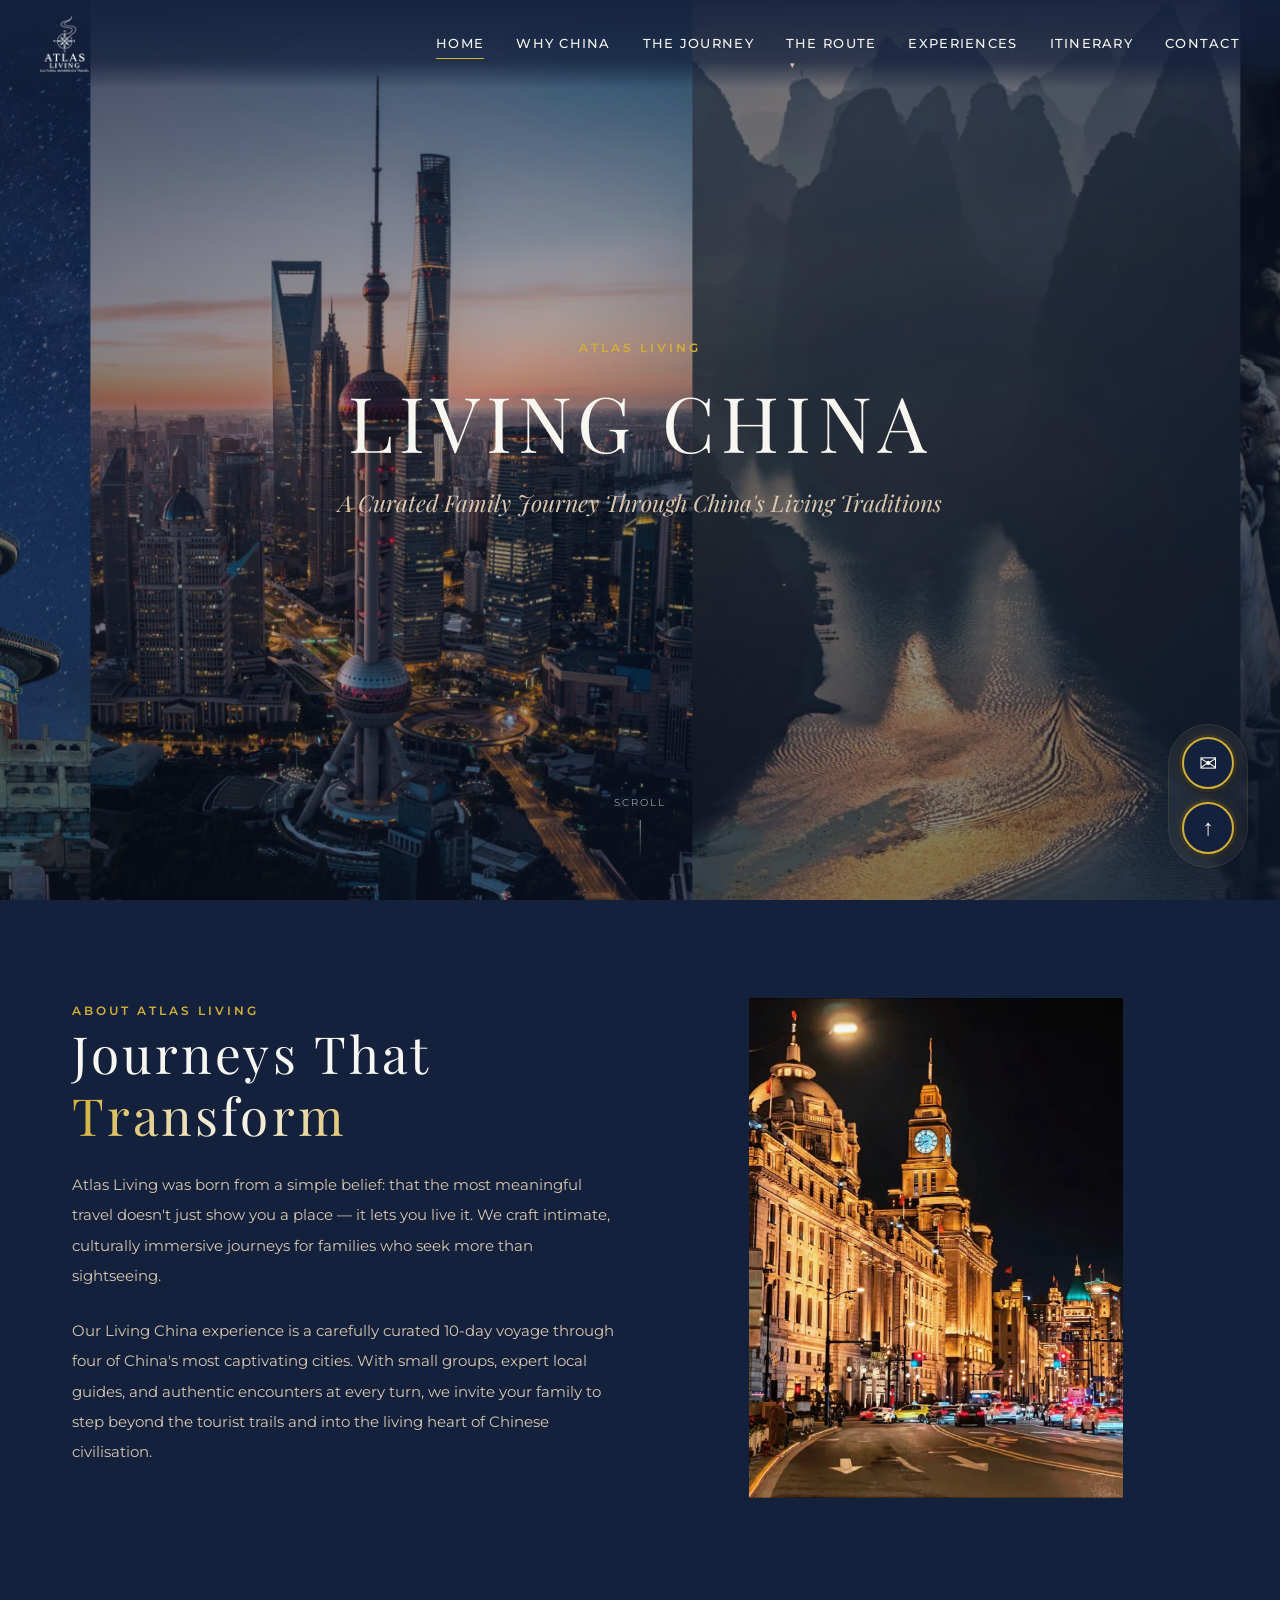
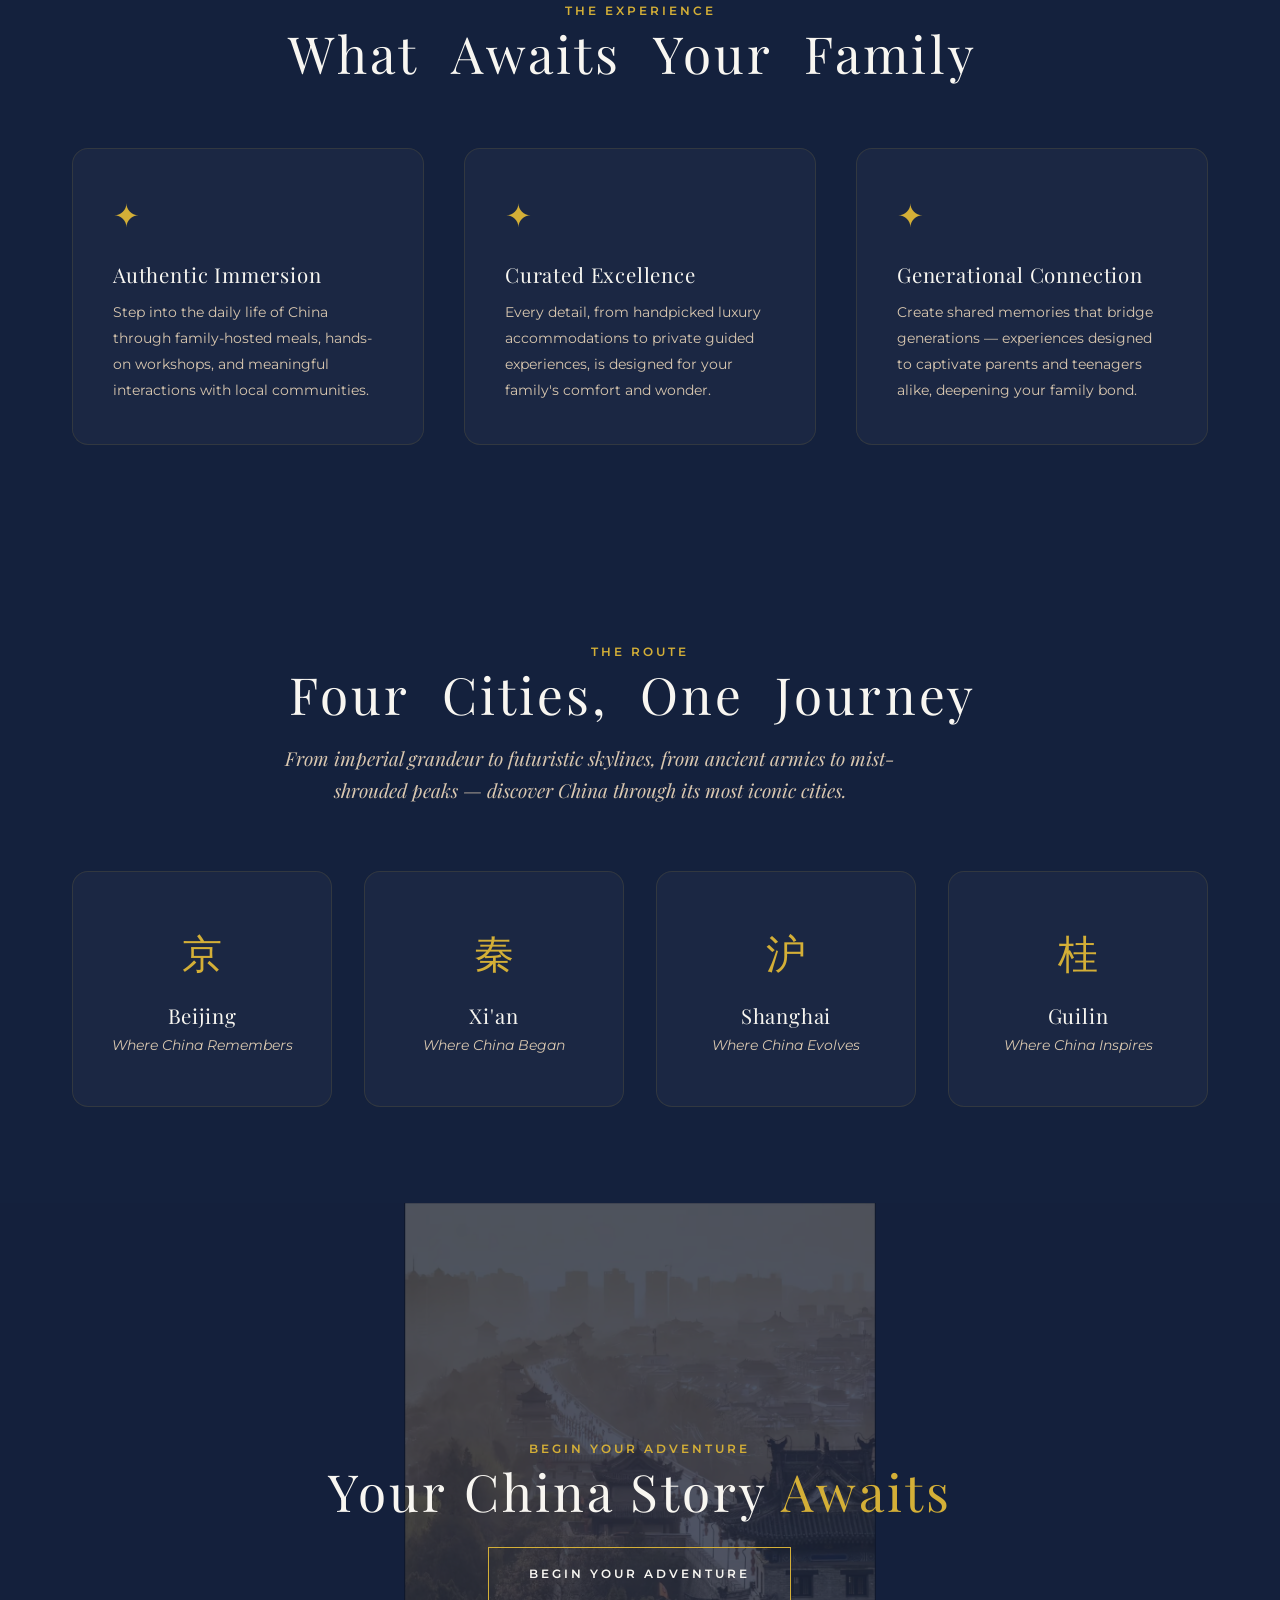
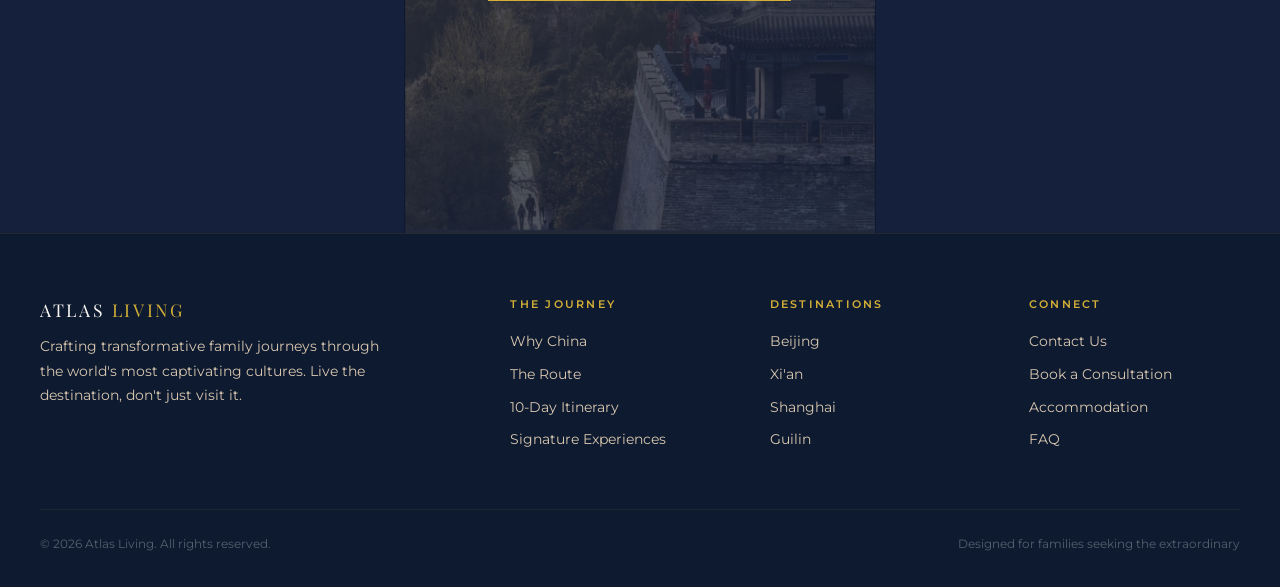
==== commit 0b7b97ec: "fix: mobile menu with logo, video poster fallback, responsive CSS" ====
--- a/index.html
+++ b/index.html
@@ -43,6 +43,10 @@
 
   <!-- ========== MOBILE MENU ========== -->
   <div class="mobile-menu">
+    <a href="index.html" class="mobile-logo">
+      <img src="images/LOGO_white.png" alt="ATLAS LIVING">
+    </a>
+    <div class="mobile-menu-links">
     <a href="index.html">Home</a>
     <a href="why-china.html">Why China</a>
     <a href="why-this-journey.html">The Journey</a>
@@ -55,11 +59,12 @@
     <a href="accommodation.html">Accommodation</a>
     <a href="itinerary.html">Itinerary</a>
     <a href="contact.html">Contact</a>
+    </div>
   </div>
 
   <!-- ========== HERO ========== -->
   <section class="hero">
-    <video autoplay muted loop playsinline class="hero-image">
+    <video autoplay muted loop playsinline class="hero-image" poster="images/four.jpg">
       <source src="images/hero_bg_compressed.mp4" type="video/mp4">
     </video>
     <div class="hero-overlay"></div>
--- a/css/style.css
+++ b/css/style.css
@@ -308,15 +308,15 @@
   left: 0;
   width: 100%;
   height: 100vh;
-  background: rgba(20, 33, 61, 0.98);
+  background: rgba(10, 19, 41, 0.98);
   backdrop-filter: blur(20px);
   z-index: 999;
   flex-direction: column;
   align-items: center;
-  justify-content: center;
-  gap: 2rem;
+  padding: 5rem 2rem 3rem;
   opacity: 0;
   transition: opacity 0.4s ease;
+  overflow-y: auto;
 }
 
 .mobile-menu.open {
@@ -324,16 +324,37 @@
   opacity: 1;
 }
 
-.mobile-menu a {
+.mobile-menu .mobile-logo {
+  margin-bottom: 2rem;
+  display: block;
+  opacity: 0.8;
+}
+
+.mobile-menu .mobile-logo img {
+  height: 50px;
+  width: auto;
+}
+
+.mobile-menu .mobile-menu-links {
+  display: flex;
+  flex-direction: column;
+  align-items: center;
+  gap: 1.2rem;
+}
+
+.mobile-menu .mobile-menu-links a {
   font-family: 'Playfair Display', serif;
-  font-size: 1.8rem;
+  font-size: 1.4rem;
   color: #F8F6F1;
   letter-spacing: 0.08em;
-  transition: color 0.3s;
-}
-
-.mobile-menu a:hover {
+  transition: all 0.3s;
+  opacity: 0.8;
+}
+
+.mobile-menu .mobile-menu-links a:hover,
+.mobile-menu .mobile-menu-links a.active {
   color: #D4AF37;
+  opacity: 1;
 }
 
 /* ============================================================
